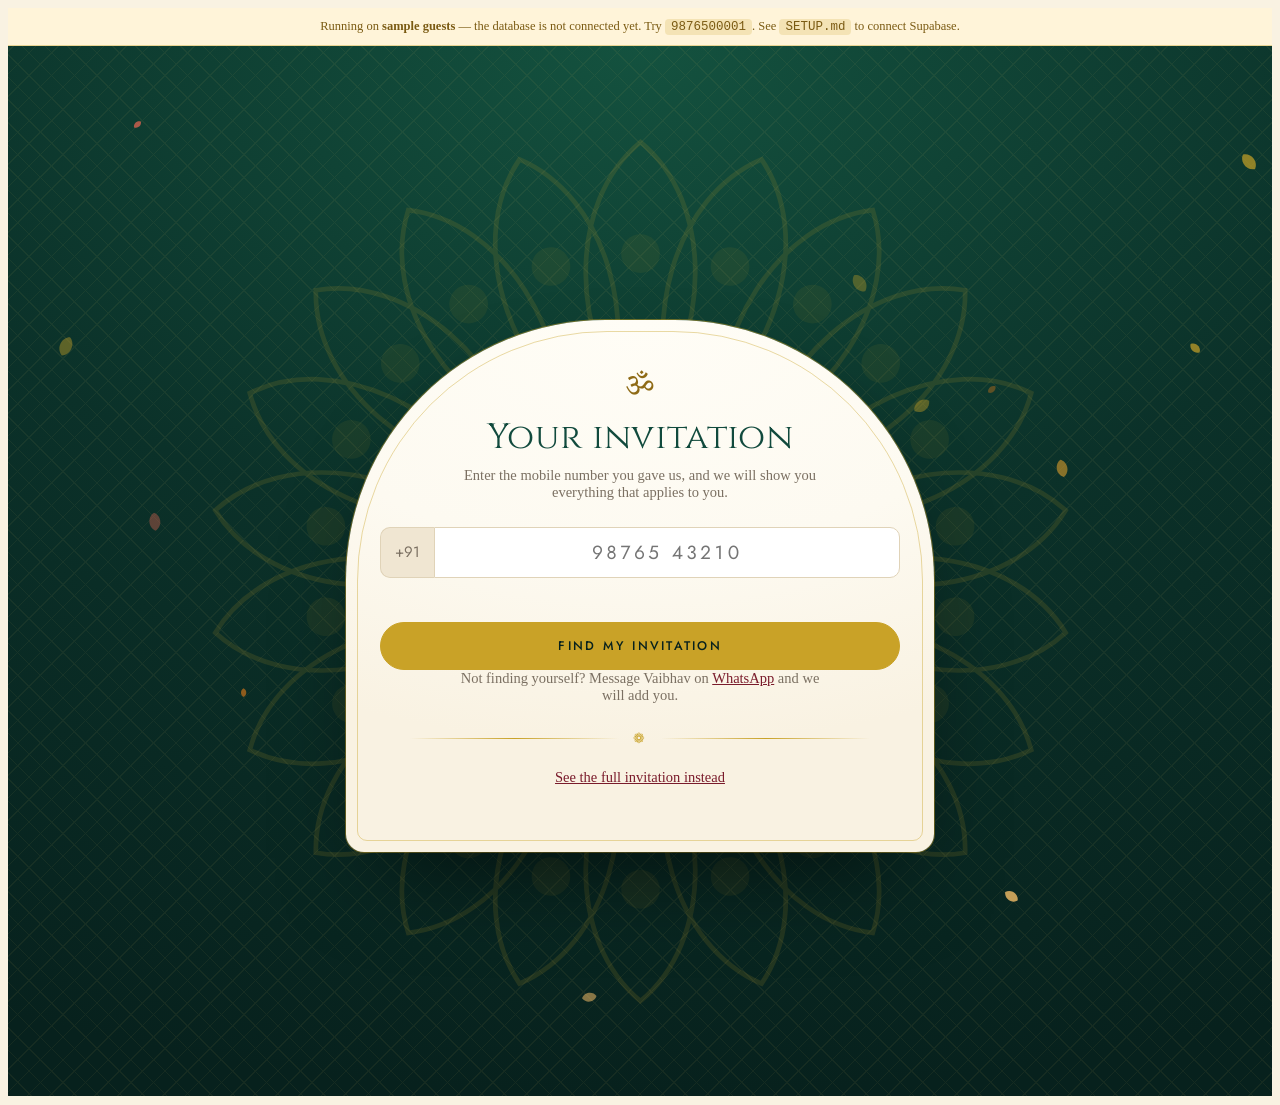
==== guest.html @ fdd6e443 "Redesign the invitation and add a personal guest portal Visuals, rebuilt from the Mughal/Rajput invi" ====
<!DOCTYPE html>
<html lang="en">
<head>
<meta charset="utf-8" />
<meta name="viewport" content="width=device-width, initial-scale=1" />
<title>My invitation · Vaibhav &amp; Mahak</title>
<meta name="description" content="Your personal details for Vaibhav and Mahak's wedding in Udaipur — room, timings, travel and photos." />
<meta name="robots" content="noindex" />
<meta name="theme-color" content="#07211d" />
<link rel="preconnect" href="https://fonts.googleapis.com" />
<link rel="preconnect" href="https://fonts.gstatic.com" crossorigin />
<link href="https://fonts.googleapis.com/css2?family=Cinzel:wght@400;500;600&family=Cormorant+Garamond:ital,wght@0,400;0,500;1,400&family=Italianno&family=Jost:wght@300;400;500&family=Tiro+Devanagari+Hindi&display=swap" rel="stylesheet" />
<link rel="stylesheet" href="assets/css/tokens.css" />
<link rel="stylesheet" href="assets/css/motion.css" />
<link rel="stylesheet" href="assets/css/invite.css" />
<link rel="stylesheet" href="assets/css/portal.css" />
</head>
<body class="portal">

<div id="demo-note"></div>

<!-- ══════════ step 1: find yourself ══════════ -->
<section class="lookup" id="lookup">
  <div class="lookup__mandala spin-slow" id="lookup-mandala" aria-hidden="true"></div>
  <canvas class="petals" id="lookup-petals" aria-hidden="true"></canvas>

  <div class="lookup__card" data-reveal="rise">
    <div class="lookup__om deva">ॐ</div>
    <h1>Your invitation</h1>
    <p>Enter the mobile number you gave us, and we will show you everything that applies to you.</p>

    <form id="lookup-form" novalidate>
      <div class="phone-in">
        <div class="phone-in__cc">+91</div>
        <input type="tel" id="phone" inputmode="numeric" autocomplete="tel"
               maxlength="17" placeholder="98765 43210" aria-label="Your mobile number" />
      </div>
      <div class="lookup__err" id="lookup-err" role="alert"></div>
      <button class="btn btn--gold" type="submit" id="lookup-btn" style="width:100%">
        <span>Find my invitation</span>
      </button>
    </form>

    <p class="lookup__help" id="lookup-help"></p>
    <div class="orn"><i>❁</i></div>
    <p class="lookup__help"><a href="index.html">See the full invitation instead</a></p>
  </div>
</section>

<!-- ══════════ step 2: everything about you ══════════ -->
<main class="me" id="me">

  <header class="me__hero">
    <div class="garland" id="me-garland" aria-hidden="true"></div>
    <canvas class="petals" id="me-petals" aria-hidden="true"></canvas>
    <div class="me__inner">
      <div class="me__eyebrow" data-reveal="down">Welcome, dearest guest</div>
      <h1 class="me__name gold-shimmer" id="me-name" data-reveal="scale">—</h1>
      <div class="me__sub" id="me-sub" data-reveal="up"></div>
      <div class="me__msg" id="me-msg" data-reveal="up" hidden></div>
      <div class="me__chips" id="me-chips" data-reveal="up" data-stagger="70"></div>
      <div class="me__actions" data-reveal="up">
        <button class="btn btn--gold" id="me-ics"><span>Add my functions to calendar</span></button>
        <a class="btn btn--ghost" href="#my-rsvp"><span>Update my reply</span></a>
        <button class="btn btn--ghost" id="me-out"><span>Not you?</span></button>
      </div>
    </div>
  </header>

  <!-- room · table · pickup -->
  <section class="psec" style="padding-top:0">
    <div class="wrap">
      <div class="keys" id="me-keys" data-stagger="110"></div>
    </div>
  </section>

  <!-- my functions -->
  <section class="psec">
    <div class="wrap">
      <div class="psec__head" data-reveal="up">
        <span class="eyebrow">Your schedule</span>
        <h2>The functions you are invited to</h2>
        <p id="me-fn-note"></p>
      </div>
      <div class="myfn" id="me-fns" data-stagger="90"></div>
    </div>
  </section>

  <!-- travel & stay -->
  <section class="psec psec--dark">
    <div class="wrap">
      <div class="psec__head" data-reveal="up">
        <span class="eyebrow">Logistics</span>
        <h2>Your travel &amp; stay</h2>
      </div>
      <div class="info-grid" id="me-travel" data-stagger="80"></div>
    </div>
  </section>

  <!-- photos -->
  <section class="psec psec--dark" style="padding-top:0">
    <div class="wrap">
      <div class="psec__head" data-reveal="up">
        <span class="eyebrow">Memories</span>
        <h2>Photo albums</h2>
        <p>Albums appear here as our photographers upload them. Downloads are free — take whatever you like.</p>
      </div>
      <div class="albums" id="me-albums" data-stagger="90"></div>
    </div>
  </section>

  <!-- announcements -->
  <section class="psec psec--dark" style="padding-top:0" id="me-news-sec" hidden>
    <div class="wrap">
      <div class="psec__head" data-reveal="up">
        <span class="eyebrow">From us</span>
        <h2>Latest updates</h2>
      </div>
      <div class="news" id="me-news" data-stagger="80"></div>
    </div>
  </section>

  <!-- guide -->
  <section class="psec">
    <div class="wrap">
      <div class="psec__head" data-reveal="up">
        <span class="eyebrow">Wedding guide</span>
        <h2>Everything else you might wonder</h2>
      </div>
      <div class="guide" id="me-guide" data-stagger="70"></div>
    </div>
  </section>

  <!-- rsvp -->
  <section class="psec" id="my-rsvp" style="background:linear-gradient(180deg,var(--cream),var(--parchment))">
    <div class="wrap">
      <div class="psec__head" style="text-align:center" data-reveal="up">
        <span class="eyebrow">Keep us right</span>
        <h2>Update your reply</h2>
        <p>Numbers changed? Someone dropping out? Change it here any time.</p>
      </div>
      <div class="rsvp-mini" id="me-rsvp" data-reveal="up"></div>
    </div>
  </section>

  <footer class="pfoot">
    <div class="pfoot__names gold-text">Vaibhav &amp; Mahak</div>
    <p>2 February 2027 · Udaipur, Rajasthan · #VaibhavWedsMahak</p>
    <p><a href="index.html">Full invitation</a></p>
  </footer>
</main>

<script src="js/util.js"></script>
<script src="js/data.js"></script>
<script src="js/store.js"></script>
<script src="js/config.js"></script>
<script src="js/db.js"></script>
<script src="js/motifs.js"></script>
<script src="js/motion.js"></script>
<script src="js/guest.js"></script>
</body>
</html>
---- assets/css/tokens.css ----
/* Design tokens — Mughal / Rajput palette drawn from the inspiration cards:
   emerald and gold lacquer, Pichwai teal, coral, marigold, ivory. */

:root {
  /* greens — the base of the royal invite look */
  --night: #07211d;
  --emerald-deep: #0b3129;
  --emerald: #114a3d;
  --emerald-soft: #1c6553;
  --teal: #0f5b56;
  --teal-pale: #cfe4de;

  /* golds */
  --gold-dark: #8f6b16;
  --gold: #c9a227;
  --gold-lit: #e8c86a;
  --gold-pale: #f0dfae;
  --champagne: #f7ecc9;

  /* warm accents */
  --marigold: #eda42b;
  --marigold-deep: #d4820f;
  --coral: #d4614f;
  --rose: #e0857a;
  --maroon: #7a1b2b;
  --maroon-deep: #591019;

  /* neutrals */
  --ivory: #fdfaf1;
  --cream: #f9f2e2;
  --sand: #f0e6d2;
  --parchment: #efe3c8;
  --ink: #23201a;
  --muted: #7b7062;
  --line: #e0d3b8;
  --line-dark: rgba(240, 223, 174, .22);

  --ok: #1f7a4d;
  --warn: #b4711a;
  --bad: #a32731;

  /* type */
  --display: 'Cinzel', 'Marcellus', Georgia, serif;
  --serif: 'Cormorant Garamond', Georgia, serif;
  --script: 'Italianno', 'Cormorant Garamond', cursive;
  --sans: 'Jost', -apple-system, BlinkMacSystemFont, 'Segoe UI', Roboto, sans-serif;
  --deva: 'Tiro Devanagari Hindi', var(--serif);

  /* gradients */
  --grad-gold: linear-gradient(135deg, #8f6b16 0%, #e8c86a 26%, #fff6d8 46%, #e8c86a 66%, #a97f1c 100%);
  --grad-emerald: linear-gradient(165deg, #114a3d 0%, #0b3129 55%, #07211d 100%);
  --grad-door: linear-gradient(115deg, #0e3d33 0%, #14523f 30%, #0b3129 62%, #103f34 100%);

  --shadow-lg: 0 40px 90px -40px rgba(7, 33, 29, .6);
  --shadow: 0 18px 44px -22px rgba(7, 33, 29, .42);
  --shadow-sm: 0 6px 18px -10px rgba(7, 33, 29, .34);

  --radius: 16px;
  --radius-sm: 10px;
  --maxw: 1160px;

  /* motion */
  --ease-out: cubic-bezier(.16, 1, .3, 1);
  --ease-in-out: cubic-bezier(.76, 0, .24, 1);
  --ease-back: cubic-bezier(.34, 1.56, .64, 1);
}

/* ---------- gold text ---------- */

.gold-text {
  background: var(--grad-gold);
  -webkit-background-clip: text;
  background-clip: text;
  color: transparent;
  -webkit-text-fill-color: transparent;
}

/* A slow shimmer sweep across gold headings. */
.gold-shimmer {
  background: linear-gradient(100deg,
    #a97f1c 0%, #e8c86a 18%, #fff8e0 30%, #e8c86a 42%, #a97f1c 60%, #a97f1c 100%);
  background-size: 260% 100%;
  -webkit-background-clip: text;
  background-clip: text;
  color: transparent;
  -webkit-text-fill-color: transparent;
  animation: shimmer 7s linear infinite;
}
@keyframes shimmer {
  0% { background-position: 190% 0; }
  100% { background-position: -60% 0; }
}

/* ---------- ornamental rules ---------- */

.orn {
  display: flex; align-items: center; justify-content: center; gap: 14px;
  margin: 22px auto; max-width: 460px; color: var(--gold);
}
.orn::before, .orn::after {
  content: ''; height: 1px; flex: 1;
  background: linear-gradient(90deg, transparent, var(--gold), transparent);
}
.orn i { font-style: normal; font-size: 14px; letter-spacing: .2em; }
.orn--dark { color: var(--gold-lit); }

/* ---------- jaali (lattice) background ---------- */

.jaali {
  background-image:
    repeating-linear-gradient(45deg, currentColor 0 1px, transparent 1px 13px),
    repeating-linear-gradient(-45deg, currentColor 0 1px, transparent 1px 13px);
  opacity: .1;
}

/* ---------- scrollbar ---------- */

* { scrollbar-width: thin; scrollbar-color: var(--gold) transparent; }
*::-webkit-scrollbar { width: 9px; height: 9px; }
*::-webkit-scrollbar-track { background: rgba(0, 0, 0, .06); }
*::-webkit-scrollbar-thumb { background: var(--gold-dark); border-radius: 99px; }
*::-webkit-scrollbar-thumb:hover { background: var(--gold); }

::selection { background: var(--gold); color: var(--night); }
---- assets/css/motion.css ----
/* Animation layer.
   Rule that keeps this safe: nothing is hidden unless html.js-anim is present,
   which JS only adds once it knows it can reveal things again. */

/* ---------- reveals ---------- */

[data-reveal] { transition: opacity .85s var(--ease-out), transform .85s var(--ease-out), clip-path 1s var(--ease-out); }

html.js-anim [data-reveal]:not(.is-revealed) { opacity: 0; }
html.js-anim [data-reveal="up"]:not(.is-revealed) { transform: translateY(38px); }
html.js-anim [data-reveal="down"]:not(.is-revealed) { transform: translateY(-28px); }
html.js-anim [data-reveal="left"]:not(.is-revealed) { transform: translateX(-44px); }
html.js-anim [data-reveal="right"]:not(.is-revealed) { transform: translateX(44px); }
html.js-anim [data-reveal="scale"]:not(.is-revealed) { transform: scale(.9); }
html.js-anim [data-reveal="rise"]:not(.is-revealed) { transform: translateY(60px) scale(.97); }
/* an arched curtain that wipes upward, like a jharokha opening */
html.js-anim [data-reveal="arch"]:not(.is-revealed) {
  clip-path: inset(100% 0 0 0);
  transform: translateY(20px);
}
html.js-anim [data-reveal="arch"].is-revealed { clip-path: inset(0 0 0 0); }
html.js-anim [data-reveal="blur"]:not(.is-revealed) { filter: blur(12px); transform: scale(1.04); }

/* ---------- split words ---------- */

.w-out { display: inline-block; overflow: hidden; vertical-align: bottom; padding-bottom: .06em; }
.w-in { display: inline-block; will-change: transform; }
html.js-anim [data-split]:not(.is-revealed) .w-in { transform: translateY(105%) rotate(4deg); }
[data-split] .w-in {
  transition: transform .95s var(--ease-out);
  transition-delay: calc(var(--wi) * 55ms);
}
html.js-anim [data-split]:not(.is-revealed) { opacity: 1; }

/* ---------- the gate (jharokha doors) ---------- */

body.is-locked { overflow: hidden; }

/* Transparent, so the doors part onto the real invitation rather than a void.
   The two panels cover the viewport completely until they swing. */
.gate {
  position: fixed; inset: 0; z-index: 900;
  display: grid; place-items: center;
  perspective: 1800px; perspective-origin: 50% 45%;
  background: transparent;
}
.gate.is-done { display: none; }

/* A shaft of warm light widening between the doors as they open. */
.gate__glow {
  position: absolute; top: 0; bottom: 0; left: 50%; width: 0;
  transform: translateX(-50%); pointer-events: none; z-index: 1;
  background: radial-gradient(ellipse at center,
    rgba(255, 246, 216, .5) 0%, rgba(237, 164, 43, .22) 45%, transparent 78%);
  opacity: 0;
  transition: width 1.9s cubic-bezier(.72, .02, .28, 1), opacity 1.9s ease;
}
.gate.is-open .gate__glow { width: 130%; opacity: 0; }
.gate.is-open .gate__glow { animation: glow-flare 1.9s ease forwards; }
@keyframes glow-flare {
  0% { opacity: 0; }
  35% { opacity: 1; }
  100% { opacity: 0; }
}

.gate__doors {
  position: absolute; inset: 0;
  display: flex; transform-style: preserve-3d;
}
.gate__door {
  position: relative; width: 50%; height: 100%;
  transform-style: preserve-3d;
  transition: transform 1.9s cubic-bezier(.72, .02, .28, 1), filter 1.9s ease;
  backface-visibility: hidden;
  box-shadow: 0 0 80px rgba(0, 0, 0, .5);
}
.gate__door--l { transform-origin: left center; }
.gate__door--r { transform-origin: right center; }
.gate__door .door__svg { width: 100%; height: 100%; display: block; }

.gate.is-open .gate__door--l { transform: rotateY(-105deg); filter: brightness(.55); }
.gate.is-open .gate__door--r { transform: rotateY(105deg); filter: brightness(.55); }

/* seam glow down the middle */
.gate__seam {
  position: absolute; top: 0; bottom: 0; left: 50%; width: 3px;
  transform: translateX(-50%);
  background: linear-gradient(180deg, transparent, rgba(255, 246, 216, .75), transparent);
  opacity: .8; transition: opacity .6s ease;
}
.gate.is-open .gate__seam { opacity: 0; }

/* the latch / knocker the guest taps */
.gate__latch {
  position: relative; z-index: 3; text-align: center;
  transition: opacity .5s ease, transform .7s var(--ease-out);
  padding: 20px;
}
/* the jaali behind is busy — sink a soft scrim so the text reads */
.gate__latch::before {
  content: ''; position: absolute; z-index: -1;
  left: 50%; top: 50%; width: 150%; height: 190%;
  transform: translate(-50%, -50%);
  background: radial-gradient(closest-side,
    rgba(6, 26, 22, .94) 0%, rgba(6, 26, 22, .82) 46%, rgba(6, 26, 22, 0) 100%);
}
.gate.is-open .gate__latch { opacity: 0; transform: scale(.86); pointer-events: none; }

.gate__ring {
  width: 108px; height: 108px; margin: 0 auto 22px; border-radius: 50%;
  border: 2px solid var(--gold); display: grid; place-items: center;
  background: radial-gradient(circle at 40% 34%, rgba(232, 200, 106, .3), rgba(0, 0, 0, .35));
  color: var(--gold-lit); font-family: var(--deva); font-size: 40px; line-height: 1;
  cursor: pointer; position: relative;
  box-shadow: 0 0 0 0 rgba(201, 162, 39, .5), inset 0 2px 14px rgba(0, 0, 0, .4);
  animation: knock 3s ease-in-out infinite;
  transition: transform .3s var(--ease-back);
}
.gate__ring:hover { transform: scale(1.07); }
.gate__ring:active { transform: scale(.95); }
@keyframes knock {
  0%, 100% { box-shadow: 0 0 0 0 rgba(201, 162, 39, .45), inset 0 2px 14px rgba(0, 0, 0, .4); }
  55% { box-shadow: 0 0 0 22px rgba(201, 162, 39, 0), inset 0 2px 14px rgba(0, 0, 0, .4); }
}

.gate__names {
  font-family: var(--script); font-size: clamp(46px, 11vw, 96px);
  line-height: .95; margin: 0 0 10px;
  filter: drop-shadow(0 3px 18px rgba(0, 0, 0, .7));
}
.gate__sub {
  font-family: var(--sans); font-size: 11px; letter-spacing: .38em;
  text-transform: uppercase; color: var(--gold-pale); opacity: .9;
  text-shadow: 0 2px 12px rgba(0, 0, 0, .9);
}
.gate__hint {
  margin-top: 26px; font-size: 11px; letter-spacing: .26em;
  text-transform: uppercase; color: var(--gold-pale); opacity: .55;
  animation: pulse-dim 2.6s ease-in-out infinite;
}
@keyframes pulse-dim { 0%, 100% { opacity: .3; } 50% { opacity: .75; } }

/* The hero behind eases forward as the doors part. */
html.gate-open .hero .card-invite {
  animation: gate-settle 1.9s var(--ease-out);
}
@keyframes gate-settle {
  0% { transform: scale(.9) translateY(20px); opacity: .2; }
  100% { transform: none; opacity: 1; }
}

/* ---------- hanging garland strands ---------- */

.garland {
  position: absolute; top: 0; left: 0; right: 0; height: 0;
  pointer-events: none; z-index: 4;
}
.garland .strand {
  position: absolute; top: 0; transform-origin: 50% 0;
  transform: translateX(-50%);
  animation: sway var(--sway, 3.4s) ease-in-out infinite alternate;
  animation-delay: calc(var(--i) * -.34s);
}
@keyframes sway {
  from { transform: translateX(-50%) rotate(-2.2deg); }
  to { transform: translateX(-50%) rotate(2.2deg); }
}

/* ---------- parallax ---------- */

[data-parallax] { transform: translate3d(0, var(--py, 0px), 0); will-change: transform; }

/* ---------- tilt cards ---------- */

[data-tilt] { transition: transform .5s var(--ease-out), box-shadow .4s ease; transform-style: preserve-3d; }
[data-tilt].is-tilting { transition: transform .08s linear, box-shadow .4s ease; }
[data-tilt] .tilt-sheen {
  position: absolute; inset: 0; pointer-events: none; border-radius: inherit;
  background: radial-gradient(320px circle at var(--gx, 50%) var(--gy, 50%),
    rgba(255, 246, 216, .16), transparent 62%);
  opacity: 0; transition: opacity .35s ease;
}
[data-tilt].is-tilting .tilt-sheen { opacity: 1; }

/* ---------- scroll progress thread ---------- */

.thread {
  position: fixed; top: 0; bottom: 0; left: 14px; width: 2px; z-index: 30;
  background: rgba(201, 162, 39, .16); pointer-events: none;
}
.thread::before {
  content: ''; position: absolute; top: 0; left: 0; right: 0;
  height: calc(var(--p, 0) * 100%);
  background: linear-gradient(180deg, var(--gold-lit), var(--marigold));
}
.thread::after {
  content: ''; position: absolute; left: 50%; top: calc(var(--p, 0) * 100%);
  width: 9px; height: 9px; margin: -4px 0 0 -4.5px; border-radius: 50%;
  background: radial-gradient(circle at 34% 30%, #ffe08a, var(--marigold));
  box-shadow: 0 0 10px rgba(237, 164, 43, .8);
}
@media (max-width: 900px) { .thread { display: none; } }

/* ---------- floating rotation ---------- */

.spin-slow { animation: spin 90s linear infinite; }
.spin-slow-rev { animation: spin 120s linear infinite reverse; }
@keyframes spin { to { transform: rotate(360deg); } }

.float { animation: float 7s ease-in-out infinite; }
@keyframes float {
  0%, 100% { transform: translateY(0); }
  50% { transform: translateY(-12px); }
}

/* ---------- petal canvas ---------- */

.petals {
  position: absolute; inset: 0; width: 100%; height: 100%;
  pointer-events: none; z-index: 2;
}
.petals--fixed { position: fixed; z-index: 1; }

/* ---------- shimmer sweep on cards ---------- */

.sweep { position: relative; overflow: hidden; }
.sweep::after {
  content: ''; position: absolute; top: 0; bottom: 0; left: -60%; width: 45%;
  background: linear-gradient(100deg, transparent, rgba(255, 246, 216, .18), transparent);
  transform: skewX(-18deg); opacity: 0;
}
.sweep:hover::after { animation: sweep 1.1s ease; }
@keyframes sweep {
  0% { left: -60%; opacity: 1; }
  100% { left: 120%; opacity: 0; }
}

/* ---------- reduced motion: strip everything kinetic ---------- */

@media (prefers-reduced-motion: reduce) {
  html.js-anim [data-reveal]:not(.is-revealed) {
    opacity: 1 !important; transform: none !important;
    clip-path: none !important; filter: none !important;
  }
  html.js-anim [data-split]:not(.is-revealed) .w-in { transform: none !important; }
  .gate__door, .gate__behind, [data-reveal], [data-tilt] { transition: none !important; }
  .spin-slow, .spin-slow-rev, .float, .garland .strand,
  .gate__ring, .gate__hint, .gold-shimmer { animation: none !important; }
  .sweep:hover::after { animation: none !important; }
}
---- assets/css/invite.css ----
/* The guest-facing invitation. */

body.invite {
  background: var(--cream);
  overflow-x: hidden;
}

h1, h2, h3, h4 { font-family: var(--display); font-weight: 400; line-height: 1.16; margin: 0 0 .5em; letter-spacing: .01em; }
p { margin: 0 0 1em; }

.wrap { max-width: var(--maxw); margin: 0 auto; padding: 0 28px; position: relative; }
.wrap--narrow { max-width: 860px; }

/* ---------- section rhythm ---------- */

.sec { position: relative; padding: 104px 0; overflow: hidden; }
.sec--tight { padding: 66px 0; }
.sec--dark { background: var(--grad-emerald); color: var(--champagne); }
.sec--dark h2, .sec--dark h3 { color: var(--gold-pale); }
.sec--cream { background: var(--cream); }
.sec--parchment { background: linear-gradient(180deg, var(--cream), var(--parchment) 50%, var(--cream)); }

/* jaali texture wash over dark sections */
.sec--dark::before {
  content: ''; position: absolute; inset: 0; pointer-events: none;
  color: var(--gold-lit);
  background-image:
    repeating-linear-gradient(45deg, currentColor 0 1px, transparent 1px 15px),
    repeating-linear-gradient(-45deg, currentColor 0 1px, transparent 1px 15px);
  opacity: .055;
}

.sec__head { text-align: center; margin-bottom: 54px; position: relative; z-index: 2; }
.sec__head h2 { font-size: clamp(30px, 5vw, 50px); color: var(--emerald); }
.sec--dark .sec__head h2 { color: var(--gold-pale); }
.sec__head p { color: var(--muted); max-width: 640px; margin: 14px auto 0; font-size: 15.5px; }
.sec--dark .sec__head p { color: rgba(247, 236, 201, .72); }

.eyebrow {
  font-size: 10.5px; letter-spacing: .34em; text-transform: uppercase;
  color: var(--gold-dark); font-weight: 500; display: block; margin-bottom: 14px;
}
.sec--dark .eyebrow { color: var(--gold); }

/* ---------- buttons ---------- */

.btn {
  position: relative; display: inline-flex; align-items: center; justify-content: center; gap: 9px;
  font-family: var(--sans); font-size: 12.5px; font-weight: 500;
  letter-spacing: .18em; text-transform: uppercase;
  padding: 14px 30px; border-radius: 999px; border: 1px solid var(--emerald);
  background: var(--emerald); color: var(--champagne);
  cursor: pointer; text-decoration: none; overflow: hidden;
  transition: transform .32s var(--ease-out), box-shadow .32s ease, background .3s ease, color .3s ease, border-color .3s ease;
}
.btn::before {
  content: ''; position: absolute; inset: 0;
  background: var(--grad-gold); opacity: 0;
  transition: opacity .35s ease;
}
.btn > * { position: relative; z-index: 1; }
.btn:hover { transform: translateY(-2px); box-shadow: 0 14px 30px -14px rgba(7, 33, 29, .55); color: var(--night); border-color: var(--gold); }
.btn:hover::before { opacity: 1; }
.btn:active { transform: translateY(0); }

.btn--gold { background: var(--gold); border-color: var(--gold); color: var(--night); }
.btn--gold::before { background: linear-gradient(135deg, #fff3cf, #e8c86a); }
.btn--gold:hover { color: var(--night); }

.btn--ghost { background: transparent; color: var(--emerald); border-color: rgba(17, 74, 61, .35); }
.btn--ghost:hover { color: var(--night); }
.sec--dark .btn--ghost, .gate .btn--ghost,
.me__hero .btn--ghost, .psec--dark .btn--ghost {
  color: var(--gold-pale); border-color: rgba(232, 200, 106, .5);
  background: rgba(253, 250, 241, .06);
}

.btn--sm { padding: 9px 18px; font-size: 11px; letter-spacing: .14em; }

/* ---------- nav ---------- */

.nav {
  position: fixed; top: 0; left: 0; right: 0; z-index: 60;
  transition: background .45s ease, box-shadow .45s ease, padding .45s ease, backdrop-filter .45s ease;
  padding: 20px 0;
}
.nav.is-stuck {
  background: rgba(7, 33, 29, .93);
  backdrop-filter: blur(14px) saturate(1.2);
  box-shadow: 0 1px 0 rgba(232, 200, 106, .18);
  padding: 11px 0;
}
/* Before it sticks, the nav floats over the garland — a scrim keeps it legible. */
.nav:not(.is-stuck)::before {
  content: ''; position: absolute; inset: -8px 0 -30px; z-index: -1; pointer-events: none;
  background: linear-gradient(180deg, rgba(6, 26, 22, .82) 0%, rgba(6, 26, 22, .45) 55%, transparent 100%);
}
.nav__in {
  max-width: var(--maxw); margin: 0 auto; padding: 0 28px;
  display: flex; align-items: center; justify-content: space-between; gap: 18px;
  position: relative;
}
.nav__mono {
  font-family: var(--display); font-size: 17px; letter-spacing: .2em;
  text-decoration: none; color: var(--gold-pale); white-space: nowrap;
}
.nav__links { display: flex; align-items: center; gap: 28px; }
.nav__links a:not(.btn) {
  font-size: 11.5px; letter-spacing: .2em; text-transform: uppercase;
  color: rgba(247, 236, 201, .8); text-decoration: none; position: relative; padding: 4px 0;
  transition: color .3s ease;
}
.nav__links a:not(.btn)::after {
  content: ''; position: absolute; left: 0; right: 0; bottom: 0; height: 1px;
  background: var(--gold); transform: scaleX(0); transform-origin: left;
  transition: transform .38s var(--ease-out);
}
.nav__links a:not(.btn):hover { color: var(--gold-lit); }
.nav__links a:not(.btn):hover::after { transform: scaleX(1); }
@media (max-width: 920px) { .nav__links a:not(.btn) { display: none; } }

/* ---------- hero ---------- */

.hero {
  position: relative; min-height: 100vh; min-height: 100svh;
  display: grid; place-items: center; padding: 132px 0 84px;
  background: radial-gradient(140% 100% at 50% 0%, #14523f 0%, #0b3129 46%, #07211d 100%);
  color: var(--champagne); overflow: hidden;
}
.hero::before {
  content: ''; position: absolute; inset: 0; pointer-events: none; color: var(--gold-lit);
  background-image:
    repeating-linear-gradient(45deg, currentColor 0 1px, transparent 1px 16px),
    repeating-linear-gradient(-45deg, currentColor 0 1px, transparent 1px 16px);
  opacity: .06;
}
/* vignette */
.hero::after {
  content: ''; position: absolute; inset: 0; pointer-events: none;
  background: radial-gradient(80% 60% at 50% 45%, transparent 40%, rgba(7, 33, 29, .72) 100%);
}

.hero__mandala {
  position: absolute; top: 50%; left: 50%; width: 108vmin; height: 108vmin;
  margin: -54vmin 0 0 -54vmin; color: var(--gold); opacity: .16; z-index: 1;
}
.hero__mandala svg { width: 100%; height: 100%; }

.hero__feather {
  position: absolute; color: var(--gold); opacity: .17; z-index: 1; width: 120px;
}
.hero__feather svg { width: 100%; height: auto; }
.hero__feather--l { left: 3%; top: 24%; transform: rotate(-19deg); }
.hero__feather--r { right: 3%; top: 30%; transform: rotate(19deg) scaleX(-1); }
@media (max-width: 980px) { .hero__feather { display: none; } }

/* the invitation card itself */
.card-invite {
  position: relative; z-index: 6; width: min(660px, 90vw);
  padding: 74px 42px 52px; text-align: center;
  background:
    radial-gradient(120% 80% at 50% 0%, #fffdf6 0%, var(--ivory) 45%, var(--cream) 100%);
  border-radius: 340px 340px 20px 20px;
  box-shadow: 0 50px 110px -40px rgba(0, 0, 0, .65), 0 0 0 1px rgba(201, 162, 39, .5);
}
.card-invite::before {
  content: ''; position: absolute; inset: 11px; pointer-events: none;
  border: 1px solid rgba(201, 162, 39, .45);
  border-radius: 330px 330px 12px 12px;
}
.card-invite::after {
  content: ''; position: absolute; inset: 17px; pointer-events: none;
  border: 1px solid rgba(201, 162, 39, .2);
  border-radius: 324px 324px 8px 8px;
}
.card-invite__corner {
  position: absolute; width: 54px; height: 54px; color: var(--gold); opacity: .55;
}
.card-invite__corner svg { width: 100%; height: 100%; }
.card-invite__corner--bl { left: 22px; bottom: 22px; }
.card-invite__corner--br { right: 22px; bottom: 22px; transform: scaleX(-1); }

.card-invite__ganesh {
  font-family: var(--deva); font-size: 15px; color: var(--maroon); letter-spacing: .04em;
}
.card-invite__pre {
  font-size: 10.5px; letter-spacing: .3em; text-transform: uppercase;
  color: var(--muted); margin: 22px 0 4px;
}
.names { position: relative; }
.names__n {
  display: block; font-family: var(--script);
  font-size: clamp(62px, 15vw, 124px); line-height: .82;
  color: var(--emerald);
}
.names__amp {
  display: block; font-family: var(--display); font-size: clamp(13px, 2vw, 17px);
  letter-spacing: .42em; text-transform: uppercase; color: var(--gold-dark);
  margin: 12px 0 6px;
}
.card-invite__meta { margin-top: 26px; }
.card-invite__date {
  font-family: var(--display); font-size: clamp(17px, 2.6vw, 23px);
  color: var(--emerald); letter-spacing: .1em;
}
.card-invite__muhurat { font-size: 13px; color: var(--muted); letter-spacing: .12em; margin-top: 6px; }
.card-invite__place {
  font-family: var(--serif); font-style: italic; font-size: 17px;
  color: var(--maroon); margin-top: 12px;
}
.card-invite__cta { display: flex; gap: 11px; justify-content: center; flex-wrap: wrap; margin-top: 30px; }
.card-invite__tag {
  margin-top: 24px; font-size: 11px; letter-spacing: .26em;
  text-transform: uppercase; color: var(--gold-dark);
}

.scroll-cue {
  position: absolute; bottom: 26px; left: 50%; transform: translateX(-50%);
  z-index: 6; text-align: center; color: rgba(247, 236, 201, .6);
  font-size: 9.5px; letter-spacing: .3em; text-transform: uppercase;
}
.scroll-cue i {
  display: block; width: 1px; height: 44px; margin: 10px auto 0;
  background: linear-gradient(180deg, var(--gold), transparent);
  animation: cue 2.4s ease-in-out infinite;
}
@keyframes cue { 0%, 100% { opacity: .25; transform: scaleY(.5); transform-origin: top; } 50% { opacity: 1; transform: scaleY(1); } }

/* ---------- countdown ---------- */

.countdown { display: flex; gap: 14px; justify-content: center; flex-wrap: wrap; }
.cd {
  position: relative; min-width: 110px; padding: 22px 14px 16px; text-align: center;
  background: rgba(255, 253, 246, .06); border: 1px solid rgba(232, 200, 106, .28);
  border-radius: 12px; overflow: hidden;
}
.cd::before {
  content: ''; position: absolute; top: 0; left: 20%; right: 20%; height: 1px;
  background: linear-gradient(90deg, transparent, var(--gold), transparent);
}
.cd b {
  display: block; font-family: var(--display); font-size: 40px; line-height: 1;
  color: var(--gold-lit); font-variant-numeric: tabular-nums;
}
.cd span {
  display: block; margin-top: 8px; font-size: 9.5px; letter-spacing: .26em;
  text-transform: uppercase; color: rgba(247, 236, 201, .62);
}

/* ---------- function cards ---------- */

.fns { display: grid; gap: 24px; grid-template-columns: repeat(auto-fit, minmax(292px, 1fr)); }
.fn {
  position: relative; padding: 32px 26px 28px; border-radius: var(--radius);
  background: var(--ivory); border: 1px solid var(--line);
  box-shadow: var(--shadow-sm); overflow: hidden;
}
.fn::before {
  content: ''; position: absolute; top: 0; left: 0; right: 0; height: 3px;
  background: linear-gradient(90deg, var(--marigold), var(--gold-lit), var(--emerald-soft));
}
.fn__glyph {
  position: absolute; right: -18px; top: -10px; width: 128px; color: var(--emerald);
  opacity: .07; pointer-events: none;
}
.fn__glyph svg { width: 100%; height: auto; }
.fn__no {
  font-family: var(--display); font-size: 11px; letter-spacing: .3em;
  color: var(--gold-dark); text-transform: uppercase;
}
.fn__name { font-family: var(--display); font-size: 26px; color: var(--emerald); margin: 10px 0 4px; }
.fn__tag { font-family: var(--serif); font-style: italic; font-size: 15.5px; color: var(--muted); margin-bottom: 18px; }
.fn__rows { display: grid; gap: 9px; font-size: 13.8px; position: relative; z-index: 1; }
.fn__row { display: flex; gap: 12px; }
.fn__row b {
  min-width: 66px; font-weight: 500; font-size: 9.5px; letter-spacing: .16em;
  text-transform: uppercase; color: var(--gold-dark); padding-top: 3px;
}
.fn__row span { flex: 1; }
.fn__note {
  margin-top: 18px; padding-top: 14px; border-top: 1px dashed var(--line);
  font-size: 12.8px; color: var(--muted);
}

/* ---------- timeline ---------- */

.day { margin-bottom: 52px; position: relative; }
.day__head { display: flex; align-items: baseline; gap: 16px; flex-wrap: wrap; margin-bottom: 20px; }
.day__head h3 { font-size: 25px; margin: 0; color: var(--gold-pale); }
.day__head span {
  font-size: 10px; letter-spacing: .28em; text-transform: uppercase;
  color: var(--gold); border: 1px solid rgba(232, 200, 106, .35);
  padding: 4px 12px; border-radius: 999px;
}
.tl { list-style: none; margin: 0; padding: 0 0 0 4px; border-left: 1px solid rgba(232, 200, 106, .28); }
.tl li { position: relative; padding: 0 0 20px 30px; }
.tl li::before {
  content: ''; position: absolute; left: -5.5px; top: 8px;
  width: 10px; height: 10px; border-radius: 50%;
  background: var(--emerald-deep); border: 1.5px solid var(--gold);
}
.tl li.is-key::before {
  background: var(--marigold); border-color: var(--marigold);
  box-shadow: 0 0 0 4px rgba(237, 164, 43, .18);
}
.tl time {
  font-family: var(--display); font-size: 14px; color: var(--gold-lit);
  min-width: 62px; display: inline-block; letter-spacing: .06em;
}
.tl p { display: inline; margin: 0; font-size: 14.5px; color: rgba(247, 236, 201, .82); }
.tl li.is-key p { color: var(--champagne); font-weight: 500; }

/* ---------- info cards ---------- */

.info-grid { display: grid; gap: 20px; grid-template-columns: repeat(auto-fit, minmax(258px, 1fr)); }
.info {
  position: relative; padding: 24px; border-radius: var(--radius);
  background: var(--ivory); border: 1px solid var(--line); overflow: hidden;
}
.info h4 { font-size: 18px; color: var(--emerald); margin-bottom: 10px; }
.info p { font-size: 13.8px; color: var(--muted); margin: 0 0 7px; }
.info strong { color: var(--ink); }

/* ---------- portal call-to-action ---------- */

.portal-cta {
  position: relative; text-align: center; padding: 56px 34px;
  border-radius: var(--radius); overflow: hidden;
  background: linear-gradient(150deg, #123f34, #0b3129 60%, #07211d);
  border: 1px solid rgba(232, 200, 106, .32);
}
.portal-cta::before {
  content: ''; position: absolute; inset: 0; color: var(--gold-lit); opacity: .07;
  background-image:
    repeating-linear-gradient(45deg, currentColor 0 1px, transparent 1px 14px),
    repeating-linear-gradient(-45deg, currentColor 0 1px, transparent 1px 14px);
}
.portal-cta h2 { color: var(--gold-pale); font-size: clamp(26px, 4vw, 40px); position: relative; }
.portal-cta p { color: rgba(247, 236, 201, .78); max-width: 560px; margin: 0 auto 26px; position: relative; }
.portal-cta .btn { position: relative; }

/* ---------- RSVP ---------- */

.rsvp-card {
  position: relative; max-width: 700px; margin: 0 auto; padding: 38px;
  background: var(--ivory); border-radius: var(--radius);
  border: 1px solid rgba(201, 162, 39, .4); box-shadow: var(--shadow);
}
.field { display: block; margin-bottom: 16px; }
.field > span {
  display: block; font-size: 9.5px; letter-spacing: .2em; text-transform: uppercase;
  color: var(--gold-dark); margin-bottom: 7px; font-weight: 500;
}
input[type=text], input[type=tel], input[type=email], input[type=number],
input[type=date], input[type=time], select, textarea {
  width: 100%; font-family: var(--sans); font-size: 14.5px; color: var(--ink);
  background: #fff; border: 1px solid var(--line); border-radius: var(--radius-sm);
  padding: 11px 13px; transition: border-color .25s, box-shadow .25s;
}
input:focus, select:focus, textarea:focus {
  outline: none; border-color: var(--gold);
  box-shadow: 0 0 0 3px rgba(201, 162, 39, .18);
}
textarea { min-height: 88px; resize: vertical; }
.grid-2 { display: grid; grid-template-columns: 1fr 1fr; gap: 0 16px; }
@media (max-width: 580px) { .grid-2 { grid-template-columns: 1fr; } }

.check { display: inline-flex; align-items: center; gap: 9px; font-size: 13.8px; cursor: pointer; }
.check input { width: 17px; height: 17px; accent-color: var(--emerald); margin: 0; cursor: pointer; flex: none; }

.rsvp-fns { display: grid; gap: 9px; grid-template-columns: repeat(auto-fit, minmax(170px, 1fr)); }
.rsvp-fns .check {
  border: 1px solid var(--line); border-radius: var(--radius-sm);
  padding: 11px 13px; background: #fff; transition: border-color .25s, background .25s;
}
.rsvp-fns .check:hover { border-color: var(--gold); background: #fffdf4; }

.done { text-align: center; padding: 22px 6px; }
.done__tick {
  width: 64px; height: 64px; margin: 0 auto 18px; border-radius: 50%;
  background: rgba(31, 122, 77, .1); border: 1px solid rgba(31, 122, 77, .3);
  color: var(--ok); display: grid; place-items: center; font-size: 30px;
  animation: pop-in .5s var(--ease-back);
}
@keyframes pop-in { from { transform: scale(.4); opacity: 0; } to { transform: scale(1); opacity: 1; } }
.hint { font-size: 12.5px; color: var(--muted); }

/* ---------- footer ---------- */

.foot {
  position: relative; text-align: center; padding: 68px 28px 54px;
  background: var(--night); color: rgba(247, 236, 201, .7); overflow: hidden;
}
.foot__names { font-family: var(--script); font-size: 52px; line-height: 1; margin-bottom: 8px; }
.foot p { font-size: 13px; margin: 6px 0 0; }
.foot a { color: var(--gold-lit); }
.foot__mandala {
  position: absolute; bottom: -140px; left: 50%; width: 320px; height: 320px;
  margin-left: -160px; color: var(--gold); opacity: .12;
}
.foot__mandala svg { width: 100%; height: 100%; }

/* ---------- toasts ---------- */

.toast-host {
  position: fixed; z-index: 950; bottom: 24px; left: 50%; transform: translateX(-50%);
  display: flex; flex-direction: column; gap: 9px; align-items: center; pointer-events: none;
}
.toast {
  background: var(--emerald-deep); color: var(--champagne); font-size: 13.5px;
  padding: 12px 22px; border-radius: 999px; border: 1px solid rgba(232, 200, 106, .35);
  box-shadow: var(--shadow); max-width: 88vw; text-align: center;
  animation: toast-in .3s var(--ease-back);
}
.toast--warn { border-color: rgba(180, 113, 26, .6); }
.toast--bad { background: #4a1219; border-color: rgba(163, 39, 49, .7); }
.toast.is-out { opacity: 0; transform: translateY(8px); transition: opacity .5s, transform .5s; }
@keyframes toast-in { from { opacity: 0; transform: translateY(14px) scale(.94); } to { opacity: 1; transform: none; } }

.sr-only {
  position: absolute; width: 1px; height: 1px; padding: 0; margin: -1px;
  overflow: hidden; clip: rect(0 0 0 0); white-space: nowrap; border: 0;
}
---- assets/css/portal.css ----
/* The personal guest portal. */

body.portal {
  background: var(--cream);
  min-height: 100vh;
  overflow-x: hidden;
}

/* ══════════ lookup screen ══════════ */

.lookup {
  position: relative; min-height: 100vh; min-height: 100svh;
  display: grid; place-items: center; padding: 90px 22px 60px;
  background: radial-gradient(130% 100% at 50% 0%, #14523f 0%, #0b3129 48%, #07211d 100%);
  color: var(--champagne); overflow: hidden;
}
.lookup::before {
  content: ''; position: absolute; inset: 0; pointer-events: none; color: var(--gold-lit);
  background-image:
    repeating-linear-gradient(45deg, currentColor 0 1px, transparent 1px 16px),
    repeating-linear-gradient(-45deg, currentColor 0 1px, transparent 1px 16px);
  opacity: .06;
}
.lookup__mandala {
  position: absolute; top: 50%; left: 50%; width: 105vmin; height: 105vmin;
  margin: -52.5vmin 0 0 -52.5vmin; color: var(--gold); opacity: .14;
}
.lookup__mandala svg { width: 100%; height: 100%; }

.lookup.is-gone { display: none; }

.lookup__card {
  position: relative; z-index: 5; width: min(520px, 100%);
  padding: 52px 34px 40px; text-align: center;
  background: radial-gradient(120% 80% at 50% 0%, #fffdf6, var(--ivory) 55%, var(--cream));
  border-radius: 260px 260px 18px 18px;
  box-shadow: 0 46px 100px -40px rgba(0, 0, 0, .68), 0 0 0 1px rgba(201, 162, 39, .5);
}
.lookup__card::before {
  content: ''; position: absolute; inset: 11px; pointer-events: none;
  border: 1px solid rgba(201, 162, 39, .4); border-radius: 250px 250px 10px 10px;
}
.lookup__om { font-family: var(--deva); font-size: 30px; color: var(--gold-dark); line-height: 1; }
.lookup__card h1 {
  font-family: var(--display); font-size: clamp(25px, 5.4vw, 35px);
  color: var(--emerald); margin: 16px 0 8px;
}
.lookup__card > p { color: var(--muted); font-size: 14.5px; max-width: 380px; margin: 0 auto 26px; }

.phone-in { display: flex; gap: 0; align-items: stretch; margin-bottom: 14px; }
.phone-in__cc {
  display: grid; place-items: center; padding: 0 14px;
  font-family: var(--sans); font-size: 15px; color: var(--muted);
  background: var(--sand); border: 1px solid var(--line); border-right: 0;
  border-radius: var(--radius-sm) 0 0 var(--radius-sm);
}
.phone-in input {
  flex: 1; border-radius: 0 var(--radius-sm) var(--radius-sm) 0 !important;
  font-size: 19px !important; letter-spacing: .16em; text-align: center;
  font-variant-numeric: tabular-nums;
}
.lookup__err {
  min-height: 20px; font-size: 13px; color: var(--bad); margin-bottom: 10px;
}
.lookup__help { font-size: 12.5px; color: var(--muted); margin: 18px 0 0; }
.lookup__help a { color: var(--maroon); }

.spinner {
  display: inline-block; width: 15px; height: 15px; border-radius: 50%;
  border: 2px solid rgba(253, 250, 241, .35); border-top-color: var(--champagne);
  animation: spin .7s linear infinite;
}

/* ══════════ the personal page ══════════ */

.me { display: none; }
.me.is-live { display: block; }

.me__hero {
  /* Deep enough that the hanging garland clears the name beneath it. */
  position: relative; padding: 168px 22px 96px; text-align: center;
  background: radial-gradient(120% 100% at 50% 0%, #14523f, #0b3129 55%, #07211d);
  color: var(--champagne); overflow: hidden;
}
.me__hero::before {
  content: ''; position: absolute; inset: 0; pointer-events: none; color: var(--gold-lit);
  background-image:
    repeating-linear-gradient(45deg, currentColor 0 1px, transparent 1px 15px),
    repeating-linear-gradient(-45deg, currentColor 0 1px, transparent 1px 15px);
  opacity: .06;
}
.me__hero .garland { z-index: 3; }
.me__inner { position: relative; z-index: 5; max-width: 760px; margin: 0 auto; }
.me__eyebrow {
  font-size: 10px; letter-spacing: .34em; text-transform: uppercase;
  color: var(--gold); margin-bottom: 14px;
}
.me__name {
  font-family: var(--script); font-size: clamp(48px, 11vw, 92px);
  line-height: .9; margin: 0 0 10px;
}
.me__sub { font-size: 13.5px; color: rgba(247, 236, 201, .78); letter-spacing: .04em; }

.me__msg {
  position: relative; max-width: 620px; margin: 30px auto 0; padding: 22px 26px;
  background: rgba(253, 250, 241, .07); border: 1px solid rgba(232, 200, 106, .3);
  border-radius: var(--radius);
  font-family: var(--serif); font-style: italic; font-size: 17.5px; line-height: 1.6;
  color: var(--champagne);
}
.me__msg::before {
  content: '“'; position: absolute; top: -6px; left: 12px;
  font-family: var(--display); font-size: 52px; color: var(--gold); opacity: .5;
}

.me__chips { display: flex; gap: 9px; justify-content: center; flex-wrap: wrap; margin-top: 26px; }
.chip {
  font-size: 11px; letter-spacing: .14em; text-transform: uppercase;
  padding: 7px 15px; border-radius: 999px;
  border: 1px solid rgba(232, 200, 106, .38); color: var(--gold-pale);
  background: rgba(253, 250, 241, .05);
}
.chip--yes { border-color: rgba(31, 122, 77, .6); color: #9ad7b4; background: rgba(31, 122, 77, .14); }
.chip--no { border-color: rgba(163, 39, 49, .6); color: #f0a8ae; background: rgba(163, 39, 49, .14); }
.chip--pending { border-color: rgba(180, 113, 26, .6); color: #f0c98a; background: rgba(180, 113, 26, .14); }

.me__actions { display: flex; gap: 10px; justify-content: center; flex-wrap: wrap; margin-top: 26px; }

/* ---------- key cards: room, table, pickup ---------- */

.keys {
  display: grid; gap: 18px; grid-template-columns: repeat(auto-fit, minmax(228px, 1fr));
  margin-top: -46px; position: relative; z-index: 10;
}
.key {
  position: relative; padding: 26px 22px 22px; text-align: center;
  background: var(--ivory); border-radius: var(--radius);
  border: 1px solid rgba(201, 162, 39, .42); box-shadow: var(--shadow);
  overflow: hidden;
}
.key::before {
  content: ''; position: absolute; top: 0; left: 0; right: 0; height: 3px;
  background: linear-gradient(90deg, var(--marigold), var(--gold-lit), var(--emerald-soft));
}
.key__label {
  font-size: 9.5px; letter-spacing: .24em; text-transform: uppercase;
  color: var(--gold-dark); font-weight: 500;
}
.key__val {
  font-family: var(--display); font-size: 40px; line-height: 1.05;
  color: var(--emerald); margin: 10px 0 6px; word-break: break-word;
}
.key__val--sm { font-size: 21px; }
.key__note { font-size: 12.8px; color: var(--muted); }

/* ---------- sections ---------- */

.psec { padding: 62px 0; position: relative; }
.psec--dark { background: var(--grad-emerald); color: var(--champagne); }
.psec--dark::before {
  content: ''; position: absolute; inset: 0; pointer-events: none; color: var(--gold-lit);
  background-image:
    repeating-linear-gradient(45deg, currentColor 0 1px, transparent 1px 15px),
    repeating-linear-gradient(-45deg, currentColor 0 1px, transparent 1px 15px);
  opacity: .05;
}
.psec__head { margin-bottom: 30px; position: relative; z-index: 2; }
.psec__head h2 { font-family: var(--display); font-size: clamp(24px, 4vw, 34px); color: var(--emerald); margin: 8px 0 6px; }
.psec--dark .psec__head h2 { color: var(--gold-pale); }
.psec__head p { color: var(--muted); font-size: 14.5px; margin: 0; }
.psec--dark .psec__head p { color: rgba(247, 236, 201, .7); }

/* ---------- my functions ---------- */

.myfn { display: grid; gap: 16px; }
.myfn__row {
  position: relative; display: grid; gap: 4px 22px;
  grid-template-columns: 108px 1fr auto; align-items: center;
  padding: 20px 22px; background: var(--ivory);
  border: 1px solid var(--line); border-radius: var(--radius);
  border-left: 3px solid var(--marigold);
}
.myfn__row.is-skip {
  opacity: .5; border-left-color: var(--line);
  background: transparent; box-shadow: none;
}
.myfn__when {
  font-family: var(--display); font-size: 14px; color: var(--gold-dark);
  letter-spacing: .05em; line-height: 1.4;
}
.myfn__when b { display: block; font-size: 19px; color: var(--emerald); font-weight: 400; }
.myfn__body h3 { font-family: var(--display); font-size: 21px; color: var(--emerald); margin: 0 0 3px; }
.myfn__body p { font-size: 13.5px; color: var(--muted); margin: 0; }
.myfn__badge {
  font-size: 9.5px; letter-spacing: .18em; text-transform: uppercase;
  padding: 6px 13px; border-radius: 999px; white-space: nowrap;
  background: rgba(31, 122, 77, .1); color: var(--ok); border: 1px solid rgba(31, 122, 77, .28);
}
.myfn__row.is-skip .myfn__badge {
  background: transparent; color: var(--muted); border-color: var(--line);
}
@media (max-width: 640px) {
  .myfn__row { grid-template-columns: 1fr; }
  .myfn__badge { justify-self: start; }
}

/* ---------- albums ---------- */

.albums { display: grid; gap: 18px; grid-template-columns: repeat(auto-fit, minmax(212px, 1fr)); }
.album {
  position: relative; display: block; text-decoration: none;
  border-radius: var(--radius); overflow: hidden; border: 1px solid rgba(232, 200, 106, .3);
  background: rgba(253, 250, 241, .05); color: var(--champagne);
  transition: transform .4s var(--ease-out), border-color .3s ease;
}
.album:hover { transform: translateY(-4px); border-color: var(--gold); }
.album__thumb {
  height: 132px; display: grid; place-items: center;
  background: linear-gradient(140deg, #14523f, #0b3129);
  color: var(--gold); position: relative; overflow: hidden;
}
.album__thumb svg { width: 74px; height: 74px; opacity: .55; }
.album__thumb img { width: 100%; height: 100%; object-fit: cover; }
.album__body { padding: 16px 18px 18px; }
.album__body h4 { font-family: var(--display); font-size: 17px; margin: 0 0 5px; color: var(--gold-pale); }
.album__body p { font-size: 12.5px; color: rgba(247, 236, 201, .62); margin: 0; }
.album.is-soon { pointer-events: none; opacity: .62; }

/* ---------- guide accordion ---------- */

.guide { display: grid; gap: 14px; }
.gitem {
  background: var(--ivory); border: 1px solid var(--line);
  border-radius: var(--radius); overflow: hidden;
}
.gitem__btn {
  width: 100%; display: flex; align-items: center; gap: 14px;
  padding: 19px 22px; background: none; border: 0; cursor: pointer; text-align: left;
  font-family: var(--display); font-size: 19px; color: var(--emerald);
  transition: background .25s ease;
}
.gitem__btn:hover { background: #fffdf4; }
.gitem__ico { width: 30px; height: 30px; flex: none; color: var(--gold-dark); }
.gitem__ico svg { width: 100%; height: 100%; }
.gitem__btn span { flex: 1; }
.gitem__caret {
  font-size: 13px; color: var(--gold-dark);
  transition: transform .35s var(--ease-out);
}
.gitem.is-open .gitem__caret { transform: rotate(180deg); }
.gitem__body {
  display: grid; grid-template-rows: 0fr;
  transition: grid-template-rows .45s var(--ease-out);
}
.gitem.is-open .gitem__body { grid-template-rows: 1fr; }
.gitem__inner { overflow: hidden; }
.gitem__inner dl { margin: 0; padding: 0 22px 20px; }
.gitem__inner dt {
  font-size: 10px; letter-spacing: .18em; text-transform: uppercase;
  color: var(--gold-dark); font-weight: 500; margin-top: 15px;
}
.gitem__inner dd { margin: 5px 0 0; font-size: 14.2px; color: var(--ink); line-height: 1.62; }

/* ---------- announcements ---------- */

.news { display: grid; gap: 12px; }
.news__item {
  padding: 18px 22px; border-radius: var(--radius);
  background: rgba(253, 250, 241, .06); border: 1px solid rgba(232, 200, 106, .26);
  border-left: 3px solid var(--marigold);
}
.news__item h4 { font-family: var(--display); font-size: 17px; color: var(--gold-pale); margin: 0 0 5px; }
.news__item p { font-size: 13.8px; color: rgba(247, 236, 201, .78); margin: 0; }
.news__item time { font-size: 11px; color: var(--gold); letter-spacing: .1em; }

/* ---------- rsvp editor ---------- */

.rsvp-mini {
  max-width: 560px; margin: 0 auto; padding: 30px;
  background: var(--ivory); border-radius: var(--radius);
  border: 1px solid rgba(201, 162, 39, .4); box-shadow: var(--shadow-sm);
}
.seg { display: flex; gap: 8px; flex-wrap: wrap; }
.seg button {
  flex: 1; min-width: 92px; padding: 12px 10px; cursor: pointer;
  font-family: var(--sans); font-size: 12px; letter-spacing: .12em; text-transform: uppercase;
  background: #fff; color: var(--muted);
  border: 1px solid var(--line); border-radius: var(--radius-sm);
  transition: all .25s ease;
}
.seg button:hover { border-color: var(--gold); color: var(--ink); }
.seg button.is-on {
  background: var(--emerald); border-color: var(--emerald); color: var(--champagne);
}

/* ---------- footer ---------- */

.pfoot {
  text-align: center; padding: 52px 22px 44px;
  background: var(--night); color: rgba(247, 236, 201, .62); font-size: 13px;
}
.pfoot a { color: var(--gold-lit); }
.pfoot__names { font-family: var(--script); font-size: 44px; margin-bottom: 6px; }

/* ---------- demo notice ---------- */

.demo-note {
  position: relative; margin: 0; padding: 11px 22px; text-align: center;
  background: #fff4d9; border-bottom: 1px solid rgba(201, 162, 39, .4);
  font-size: 12.5px; color: #7a5a12; z-index: 40;
}
.demo-note code {
  font-family: ui-monospace, Menlo, monospace; background: rgba(201, 162, 39, .2);
  padding: 1px 6px; border-radius: 4px;
}
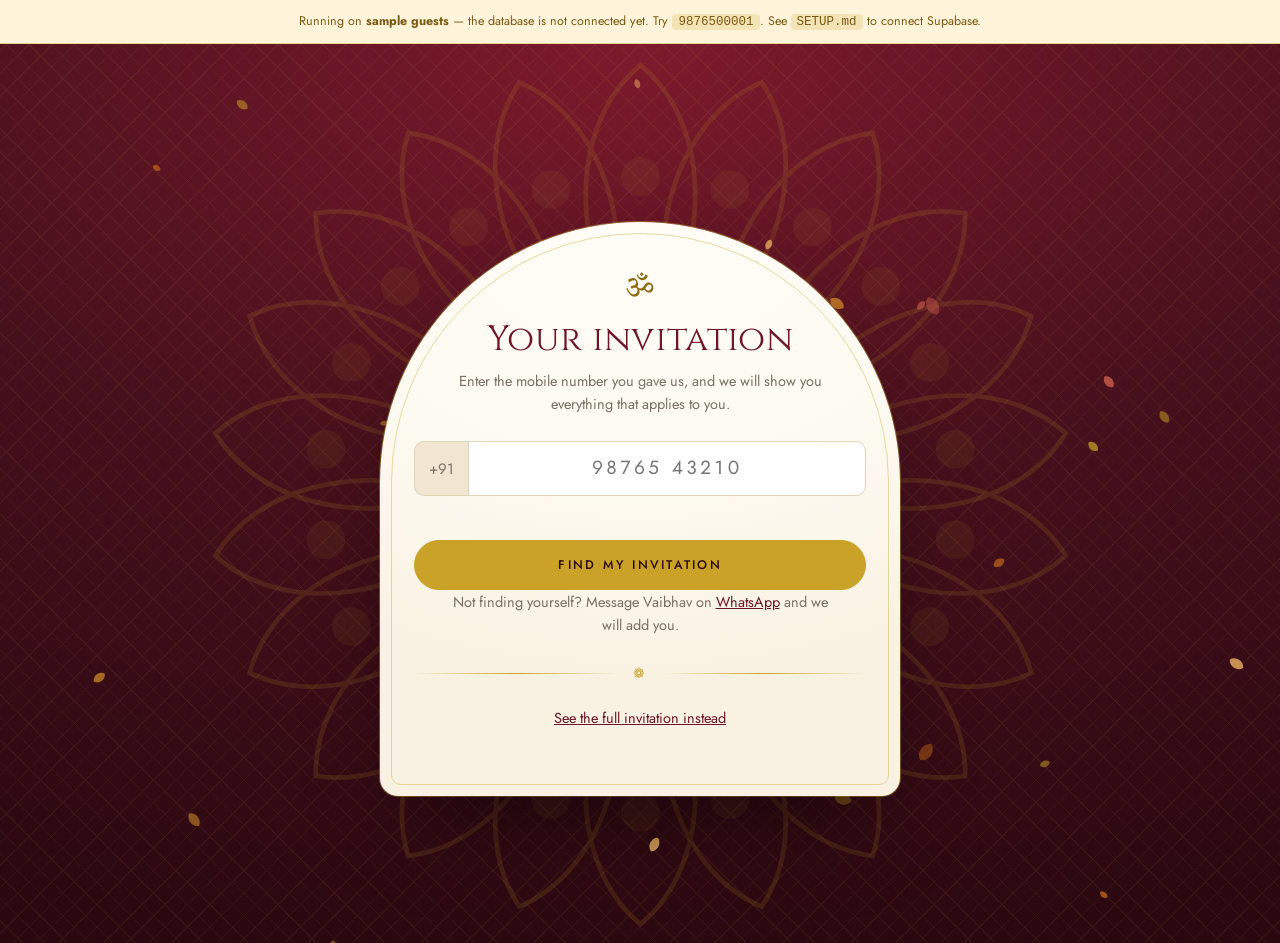
==== commit bff26bbb: "Repaint in a Hindu palette, drop Mehndi, clean the guest copy The site was built from jharokha and j" ====
--- a/guest.html
+++ b/guest.html
@@ -6,7 +6,7 @@
 <title>My invitation · Vaibhav &amp; Mahak</title>
 <meta name="description" content="Your personal details for Vaibhav and Mahak's wedding in Udaipur — room, timings, travel and photos." />
 <meta name="robots" content="noindex" />
-<meta name="theme-color" content="#07211d" />
+<meta name="theme-color" content="#2b0810" />
 <link rel="preconnect" href="https://fonts.googleapis.com" />
 <link rel="preconnect" href="https://fonts.gstatic.com" crossorigin />
 <link href="https://fonts.googleapis.com/css2?family=Cinzel:wght@400;500;600&family=Cormorant+Garamond:ital,wght@0,400;0,500;1,400&family=Italianno&family=Jost:wght@300;400;500&family=Tiro+Devanagari+Hindi&display=swap" rel="stylesheet" />
--- a/assets/css/tokens.css
+++ b/assets/css/tokens.css
@@ -1,14 +1,14 @@
-/* Design tokens — Mughal / Rajput palette drawn from the inspiration cards:
-   emerald and gold lacquer, Pichwai teal, coral, marigold, ivory. */
+/* Design tokens — a Hindu Rajasthani wedding palette: maroon and gold lacquer,
+   sindoor red, saffron, marigold and ivory. The lattice and arch forms come
+   from the inspiration cards; the colour comes from the shaadi joda. */
 
 :root {
-  /* greens — the base of the royal invite look */
-  --night: #07211d;
-  --emerald-deep: #0b3129;
-  --emerald: #114a3d;
-  --emerald-soft: #1c6553;
-  --teal: #0f5b56;
-  --teal-pale: #cfe4de;
+  /* maroons — the base of the whole site */
+  --night: #2b0810;
+  --brand-deep: #47101c;
+  --brand: #6e1526;
+  --brand-soft: #8f2033;
+  --brand-alt: #b52a34;   /* sindoor red, for highlights */
 
   /* golds */
   --gold-dark: #8f6b16;
@@ -18,12 +18,12 @@
   --champagne: #f7ecc9;
 
   /* warm accents */
-  --marigold: #eda42b;
-  --marigold-deep: #d4820f;
-  --coral: #d4614f;
-  --rose: #e0857a;
-  --maroon: #7a1b2b;
-  --maroon-deep: #591019;
+  --saffron: #dd6f16;
+  --marigold: #f0a72a;
+  --marigold-deep: #c9760a;
+  --haldi: #f2c230;
+  --fuchsia: #a8195a;     /* sangeet */
+  --leaf: #2f6b3f;        /* only ever leaves and stems */
 
   /* neutrals */
   --ivory: #fdfaf1;
@@ -37,7 +37,7 @@
 
   --ok: #1f7a4d;
   --warn: #b4711a;
-  --bad: #a32731;
+  --bad: #9a1b24;
 
   /* type */
   --display: 'Cinzel', 'Marcellus', Georgia, serif;
@@ -48,12 +48,17 @@
 
   /* gradients */
   --grad-gold: linear-gradient(135deg, #8f6b16 0%, #e8c86a 26%, #fff6d8 46%, #e8c86a 66%, #a97f1c 100%);
-  --grad-emerald: linear-gradient(165deg, #114a3d 0%, #0b3129 55%, #07211d 100%);
-  --grad-door: linear-gradient(115deg, #0e3d33 0%, #14523f 30%, #0b3129 62%, #103f34 100%);
+  --grad-brand: linear-gradient(165deg, #6e1526 0%, #47101c 55%, #2b0810 100%);
+  --grad-hero: radial-gradient(140% 100% at 50% 0%, #7d1a2c 0%, #47101c 46%, #2b0810 100%);
+  --grad-door: linear-gradient(115deg, #5f1220 0%, #7d1a2c 30%, #47101c 62%, #691424 100%);
 
-  --shadow-lg: 0 40px 90px -40px rgba(7, 33, 29, .6);
-  --shadow: 0 18px 44px -22px rgba(7, 33, 29, .42);
-  --shadow-sm: 0 6px 18px -10px rgba(7, 33, 29, .34);
+  /* Jaali lattice as a repeating background tile. Tiling at a fixed pixel size
+     is what keeps the circles round — a stretched SVG turns them into ovals. */
+  --jaali-tile: url("data:image/svg+xml,%3Csvg xmlns='http://www.w3.org/2000/svg' width='26' height='26' viewBox='0 0 26 26'%3E%3Cg fill='none' stroke='%23d8b45a' stroke-width='1'%3E%3Cpath d='M0 0L26 26M26 0L0 26'/%3E%3Ccircle cx='13' cy='13' r='7.4'/%3E%3Ccircle cx='0' cy='0' r='4.4'/%3E%3Ccircle cx='26' cy='0' r='4.4'/%3E%3Ccircle cx='0' cy='26' r='4.4'/%3E%3Ccircle cx='26' cy='26' r='4.4'/%3E%3C/g%3E%3C/svg%3E");
+
+  --shadow-lg: 0 40px 90px -40px rgba(43, 8, 16, .6);
+  --shadow: 0 18px 44px -22px rgba(43, 8, 16, .42);
+  --shadow-sm: 0 6px 18px -10px rgba(43, 8, 16, .34);
 
   --radius: 16px;
   --radius-sm: 10px;
@@ -64,6 +69,34 @@
   --ease-in-out: cubic-bezier(.76, 0, .24, 1);
   --ease-back: cubic-bezier(.34, 1.56, .64, 1);
 }
+
+/* ---------- reset ----------
+   tokens.css is the only base stylesheet the invitation and portal load, so it
+   carries the reset. Without border-box, every padded element that is also
+   width:100% overflows its parent. */
+
+*, *::before, *::after { box-sizing: border-box; }
+
+html { -webkit-text-size-adjust: 100%; }
+
+body {
+  margin: 0;
+  font-family: var(--sans);
+  font-size: 16px;
+  line-height: 1.6;
+  color: var(--ink);
+  -webkit-font-smoothing: antialiased;
+  -moz-osx-font-smoothing: grayscale;
+}
+
+img, svg, canvas, video { display: block; max-width: 100%; }
+
+button, input, select, textarea { font: inherit; color: inherit; }
+button { background: none; border: 0; }
+
+a { color: var(--brand); }
+
+.deva { font-family: var(--deva); }
 
 /* ---------- gold text ---------- */
 
--- a/assets/css/motion.css
+++ b/assets/css/motion.css
@@ -51,7 +51,7 @@
   position: absolute; top: 0; bottom: 0; left: 50%; width: 0;
   transform: translateX(-50%); pointer-events: none; z-index: 1;
   background: radial-gradient(ellipse at center,
-    rgba(255, 246, 216, .5) 0%, rgba(237, 164, 43, .22) 45%, transparent 78%);
+    rgba(255, 246, 216, .5) 0%, rgba(240, 167, 42, .22) 45%, transparent 78%);
   opacity: 0;
   transition: width 1.9s cubic-bezier(.72, .02, .28, 1), opacity 1.9s ease;
 }
@@ -72,11 +72,48 @@
   transform-style: preserve-3d;
   transition: transform 1.9s cubic-bezier(.72, .02, .28, 1), filter 1.9s ease;
   backface-visibility: hidden;
+  overflow: hidden;
+  background: var(--grad-door);
   box-shadow: 0 0 80px rgba(0, 0, 0, .5);
 }
 .gate__door--l { transform-origin: left center; }
 .gate__door--r { transform-origin: right center; }
-.gate__door .door__svg { width: 100%; height: 100%; display: block; }
+
+/* The gold frame follows the door edges, so CSS draws it — a stretched SVG
+   border would thin out on one axis. */
+.gate__door::after {
+  content: ''; position: absolute; inset: clamp(8px, 1.4vmin, 18px);
+  border: 2px solid rgba(216, 180, 90, .9);
+  box-shadow: inset 0 0 0 1px rgba(216, 180, 90, 0), inset 0 0 0 7px rgba(216, 180, 90, .3);
+  pointer-events: none;
+}
+
+/* Tiled lattice: a fixed tile size means the circles stay round however wide
+   or short the door gets. */
+.door__jaali {
+  position: absolute; inset: 0; opacity: .3;
+  background-image: var(--jaali-tile);
+  background-size: 30px 30px;
+}
+
+/* Both carvings keep their aspect ratio; the arch hangs from the top of the
+   door and the medallion sits on the bottom rail. */
+.gate__door .door__arch,
+.gate__door .door__medal {
+  position: absolute; left: 0; right: 0; display: block;
+  width: 100%; overflow: visible;
+}
+.gate__door .door__arch { top: 3%; height: 62%; }
+.gate__door .door__medal { bottom: 4%; height: 25%; }
+
+/* soft highlight down the edge where the two doors meet */
+.door__edge {
+  position: absolute; top: 0; bottom: 0; width: 10px;
+  background: linear-gradient(90deg, transparent, rgba(255, 246, 216, .42), transparent);
+  pointer-events: none;
+}
+.door__edge--l { right: -5px; }
+.door__edge--r { left: -5px; }
 
 .gate.is-open .gate__door--l { transform: rotateY(-105deg); filter: brightness(.55); }
 .gate.is-open .gate__door--r { transform: rotateY(105deg); filter: brightness(.55); }
@@ -99,10 +136,11 @@
 /* the jaali behind is busy — sink a soft scrim so the text reads */
 .gate__latch::before {
   content: ''; position: absolute; z-index: -1;
-  left: 50%; top: 50%; width: 150%; height: 190%;
+  left: 50%; top: 50%; width: 220%; height: 250%;
   transform: translate(-50%, -50%);
   background: radial-gradient(closest-side,
-    rgba(6, 26, 22, .94) 0%, rgba(6, 26, 22, .82) 46%, rgba(6, 26, 22, 0) 100%);
+    rgba(30, 6, 12, .95) 0%, rgba(30, 6, 12, .9) 38%,
+    rgba(30, 6, 12, .6) 68%, rgba(30, 6, 12, 0) 100%);
 }
 .gate.is-open .gate__latch { opacity: 0; transform: scale(.86); pointer-events: none; }
 
@@ -197,7 +235,7 @@
   content: ''; position: absolute; left: 50%; top: calc(var(--p, 0) * 100%);
   width: 9px; height: 9px; margin: -4px 0 0 -4.5px; border-radius: 50%;
   background: radial-gradient(circle at 34% 30%, #ffe08a, var(--marigold));
-  box-shadow: 0 0 10px rgba(237, 164, 43, .8);
+  box-shadow: 0 0 10px rgba(240, 167, 42, .8);
 }
 @media (max-width: 900px) { .thread { display: none; } }
 
@@ -243,7 +281,7 @@
     clip-path: none !important; filter: none !important;
   }
   html.js-anim [data-split]:not(.is-revealed) .w-in { transform: none !important; }
-  .gate__door, .gate__behind, [data-reveal], [data-tilt] { transition: none !important; }
+  .gate__door, [data-reveal], [data-tilt] { transition: none !important; }
   .spin-slow, .spin-slow-rev, .float, .garland .strand,
   .gate__ring, .gate__hint, .gold-shimmer { animation: none !important; }
   .sweep:hover::after { animation: none !important; }
--- a/assets/css/invite.css
+++ b/assets/css/invite.css
@@ -15,7 +15,7 @@
 
 .sec { position: relative; padding: 104px 0; overflow: hidden; }
 .sec--tight { padding: 66px 0; }
-.sec--dark { background: var(--grad-emerald); color: var(--champagne); }
+.sec--dark { background: var(--grad-brand); color: var(--champagne); }
 .sec--dark h2, .sec--dark h3 { color: var(--gold-pale); }
 .sec--cream { background: var(--cream); }
 .sec--parchment { background: linear-gradient(180deg, var(--cream), var(--parchment) 50%, var(--cream)); }
@@ -31,7 +31,7 @@
 }
 
 .sec__head { text-align: center; margin-bottom: 54px; position: relative; z-index: 2; }
-.sec__head h2 { font-size: clamp(30px, 5vw, 50px); color: var(--emerald); }
+.sec__head h2 { font-size: clamp(30px, 5vw, 50px); color: var(--brand); }
 .sec--dark .sec__head h2 { color: var(--gold-pale); }
 .sec__head p { color: var(--muted); max-width: 640px; margin: 14px auto 0; font-size: 15.5px; }
 .sec--dark .sec__head p { color: rgba(247, 236, 201, .72); }
@@ -48,8 +48,8 @@
   position: relative; display: inline-flex; align-items: center; justify-content: center; gap: 9px;
   font-family: var(--sans); font-size: 12.5px; font-weight: 500;
   letter-spacing: .18em; text-transform: uppercase;
-  padding: 14px 30px; border-radius: 999px; border: 1px solid var(--emerald);
-  background: var(--emerald); color: var(--champagne);
+  padding: 14px 30px; border-radius: 999px; border: 1px solid var(--brand);
+  background: var(--brand); color: var(--champagne);
   cursor: pointer; text-decoration: none; overflow: hidden;
   transition: transform .32s var(--ease-out), box-shadow .32s ease, background .3s ease, color .3s ease, border-color .3s ease;
 }
@@ -59,7 +59,7 @@
   transition: opacity .35s ease;
 }
 .btn > * { position: relative; z-index: 1; }
-.btn:hover { transform: translateY(-2px); box-shadow: 0 14px 30px -14px rgba(7, 33, 29, .55); color: var(--night); border-color: var(--gold); }
+.btn:hover { transform: translateY(-2px); box-shadow: 0 14px 30px -14px rgba(43, 8, 16, .55); color: var(--night); border-color: var(--gold); }
 .btn:hover::before { opacity: 1; }
 .btn:active { transform: translateY(0); }
 
@@ -67,7 +67,7 @@
 .btn--gold::before { background: linear-gradient(135deg, #fff3cf, #e8c86a); }
 .btn--gold:hover { color: var(--night); }
 
-.btn--ghost { background: transparent; color: var(--emerald); border-color: rgba(17, 74, 61, .35); }
+.btn--ghost { background: transparent; color: var(--brand); border-color: rgba(110, 21, 38, .35); }
 .btn--ghost:hover { color: var(--night); }
 .sec--dark .btn--ghost, .gate .btn--ghost,
 .me__hero .btn--ghost, .psec--dark .btn--ghost {
@@ -85,7 +85,7 @@
   padding: 20px 0;
 }
 .nav.is-stuck {
-  background: rgba(7, 33, 29, .93);
+  background: rgba(43, 8, 16, .93);
   backdrop-filter: blur(14px) saturate(1.2);
   box-shadow: 0 1px 0 rgba(232, 200, 106, .18);
   padding: 11px 0;
@@ -93,7 +93,7 @@
 /* Before it sticks, the nav floats over the garland — a scrim keeps it legible. */
 .nav:not(.is-stuck)::before {
   content: ''; position: absolute; inset: -8px 0 -30px; z-index: -1; pointer-events: none;
-  background: linear-gradient(180deg, rgba(6, 26, 22, .82) 0%, rgba(6, 26, 22, .45) 55%, transparent 100%);
+  background: linear-gradient(180deg, rgba(30, 6, 12, .82) 0%, rgba(30, 6, 12, .45) 55%, transparent 100%);
 }
 .nav__in {
   max-width: var(--maxw); margin: 0 auto; padding: 0 28px;
@@ -123,8 +123,11 @@
 
 .hero {
   position: relative; min-height: 100vh; min-height: 100svh;
-  display: grid; place-items: center; padding: 132px 0 84px;
-  background: radial-gradient(140% 100% at 50% 0%, #14523f 0%, #0b3129 46%, #07211d 100%);
+  /* An implicit auto column would size to the card's max-content and spill off
+     narrow screens. minmax(0, 1fr) pins it to the viewport. */
+  display: grid; grid-template-columns: minmax(0, 1fr); place-items: center;
+  padding: 132px 0 84px;
+  background: var(--grad-hero);
   color: var(--champagne); overflow: hidden;
 }
 .hero::before {
@@ -137,7 +140,7 @@
 /* vignette */
 .hero::after {
   content: ''; position: absolute; inset: 0; pointer-events: none;
-  background: radial-gradient(80% 60% at 50% 45%, transparent 40%, rgba(7, 33, 29, .72) 100%);
+  background: radial-gradient(80% 60% at 50% 45%, transparent 40%, rgba(43, 8, 16, .72) 100%);
 }
 
 .hero__mandala {
@@ -154,9 +157,14 @@
 .hero__feather--r { right: 3%; top: 30%; transform: rotate(19deg) scaleX(-1); }
 @media (max-width: 980px) { .hero__feather { display: none; } }
 
-/* the invitation card itself */
+/* the invitation card itself.
+   The hero centres .wrap as a shrink-to-fit grid item, so the card must size
+   from the wrap rather than the viewport or its padding overflows on phones. */
+.hero .wrap { width: 100%; }
+
 .card-invite {
-  position: relative; z-index: 6; width: min(660px, 90vw);
+  position: relative; z-index: 6;
+  width: 100%; max-width: 660px; margin: 0 auto;
   padding: 74px 42px 52px; text-align: center;
   background:
     radial-gradient(120% 80% at 50% 0%, #fffdf6 0%, var(--ivory) 45%, var(--cream) 100%);
@@ -181,7 +189,7 @@
 .card-invite__corner--br { right: 22px; bottom: 22px; transform: scaleX(-1); }
 
 .card-invite__ganesh {
-  font-family: var(--deva); font-size: 15px; color: var(--maroon); letter-spacing: .04em;
+  font-family: var(--deva); font-size: 15px; color: var(--brand); letter-spacing: .04em;
 }
 .card-invite__pre {
   font-size: 10.5px; letter-spacing: .3em; text-transform: uppercase;
@@ -191,22 +199,40 @@
 .names__n {
   display: block; font-family: var(--script);
   font-size: clamp(62px, 15vw, 124px); line-height: .82;
-  color: var(--emerald);
+  color: var(--brand);
 }
 .names__amp {
   display: block; font-family: var(--display); font-size: clamp(13px, 2vw, 17px);
   letter-spacing: .42em; text-transform: uppercase; color: var(--gold-dark);
   margin: 12px 0 6px;
 }
+/* Both sets of parents, side by side under the names — the traditional
+   "son of / daughter of" line off a printed card. */
+.parents {
+  display: flex; justify-content: center; gap: 12px 34px; flex-wrap: wrap;
+  margin-top: 22px;
+}
+.parents__side { flex: 0 1 214px; }
+.parents__side span {
+  display: block; font-size: 9.5px; letter-spacing: .3em;
+  text-transform: uppercase; color: var(--muted); margin-bottom: 5px;
+}
+.parents__side b {
+  display: block; font-family: var(--serif); font-weight: 500;
+  font-size: 15px; line-height: 1.4; color: var(--brand);
+  /* The two names are different lengths; balance keeps the wrap tidy. */
+  text-wrap: balance;
+}
+
 .card-invite__meta { margin-top: 26px; }
 .card-invite__date {
   font-family: var(--display); font-size: clamp(17px, 2.6vw, 23px);
-  color: var(--emerald); letter-spacing: .1em;
+  color: var(--brand); letter-spacing: .1em;
 }
 .card-invite__muhurat { font-size: 13px; color: var(--muted); letter-spacing: .12em; margin-top: 6px; }
 .card-invite__place {
   font-family: var(--serif); font-style: italic; font-size: 17px;
-  color: var(--maroon); margin-top: 12px;
+  color: var(--brand); margin-top: 12px;
 }
 .card-invite__cta { display: flex; gap: 11px; justify-content: center; flex-wrap: wrap; margin-top: 30px; }
 .card-invite__tag {
@@ -257,10 +283,10 @@
 }
 .fn::before {
   content: ''; position: absolute; top: 0; left: 0; right: 0; height: 3px;
-  background: linear-gradient(90deg, var(--marigold), var(--gold-lit), var(--emerald-soft));
+  background: linear-gradient(90deg, var(--marigold), var(--gold-lit), var(--brand-soft));
 }
 .fn__glyph {
-  position: absolute; right: -18px; top: -10px; width: 128px; color: var(--emerald);
+  position: absolute; right: -18px; top: -10px; width: 128px; color: var(--brand);
   opacity: .07; pointer-events: none;
 }
 .fn__glyph svg { width: 100%; height: auto; }
@@ -268,7 +294,7 @@
   font-family: var(--display); font-size: 11px; letter-spacing: .3em;
   color: var(--gold-dark); text-transform: uppercase;
 }
-.fn__name { font-family: var(--display); font-size: 26px; color: var(--emerald); margin: 10px 0 4px; }
+.fn__name { font-family: var(--display); font-size: 26px; color: var(--brand); margin: 10px 0 4px; }
 .fn__tag { font-family: var(--serif); font-style: italic; font-size: 15.5px; color: var(--muted); margin-bottom: 18px; }
 .fn__rows { display: grid; gap: 9px; font-size: 13.8px; position: relative; z-index: 1; }
 .fn__row { display: flex; gap: 12px; }
@@ -297,11 +323,11 @@
 .tl li::before {
   content: ''; position: absolute; left: -5.5px; top: 8px;
   width: 10px; height: 10px; border-radius: 50%;
-  background: var(--emerald-deep); border: 1.5px solid var(--gold);
+  background: var(--brand-deep); border: 1.5px solid var(--gold);
 }
 .tl li.is-key::before {
   background: var(--marigold); border-color: var(--marigold);
-  box-shadow: 0 0 0 4px rgba(237, 164, 43, .18);
+  box-shadow: 0 0 0 4px rgba(240, 167, 42, .18);
 }
 .tl time {
   font-family: var(--display); font-size: 14px; color: var(--gold-lit);
@@ -317,16 +343,29 @@
   position: relative; padding: 24px; border-radius: var(--radius);
   background: var(--ivory); border: 1px solid var(--line); overflow: hidden;
 }
-.info h4 { font-size: 18px; color: var(--emerald); margin-bottom: 10px; }
+.info h4 { font-size: 18px; color: var(--brand); margin-bottom: 10px; }
 .info p { font-size: 13.8px; color: var(--muted); margin: 0 0 7px; }
 .info strong { color: var(--ink); }
+
+/* The Udaipur guide is far longer than the other cards. Let it take the whole
+   row and flow into columns, rather than becoming one tall thin strip. */
+.info--wide { grid-column: 1 / -1; }
+.info--wide p { columns: 250px 3; column-gap: 36px; margin: 0; }
+/* One block per idea, so a heading is never stranded at the foot of a column. */
+.wh { display: block; break-inside: avoid; margin-bottom: 15px; }
+.wh:last-child { margin-bottom: 0; }
+.wh b {
+  display: block; color: var(--brand); font-weight: 500;
+  font-family: var(--display); font-size: 14.5px;
+  letter-spacing: .04em; margin-bottom: 3px;
+}
 
 /* ---------- portal call-to-action ---------- */
 
 .portal-cta {
   position: relative; text-align: center; padding: 56px 34px;
   border-radius: var(--radius); overflow: hidden;
-  background: linear-gradient(150deg, #123f34, #0b3129 60%, #07211d);
+  background: linear-gradient(150deg, #5f1220, #47101c 60%, #2b0810);
   border: 1px solid rgba(232, 200, 106, .32);
 }
 .portal-cta::before {
@@ -366,7 +405,7 @@
 @media (max-width: 580px) { .grid-2 { grid-template-columns: 1fr; } }
 
 .check { display: inline-flex; align-items: center; gap: 9px; font-size: 13.8px; cursor: pointer; }
-.check input { width: 17px; height: 17px; accent-color: var(--emerald); margin: 0; cursor: pointer; flex: none; }
+.check input { width: 17px; height: 17px; accent-color: var(--brand); margin: 0; cursor: pointer; flex: none; }
 
 .rsvp-fns { display: grid; gap: 9px; grid-template-columns: repeat(auto-fit, minmax(170px, 1fr)); }
 .rsvp-fns .check {
@@ -407,15 +446,43 @@
   display: flex; flex-direction: column; gap: 9px; align-items: center; pointer-events: none;
 }
 .toast {
-  background: var(--emerald-deep); color: var(--champagne); font-size: 13.5px;
+  background: var(--brand-deep); color: var(--champagne); font-size: 13.5px;
   padding: 12px 22px; border-radius: 999px; border: 1px solid rgba(232, 200, 106, .35);
   box-shadow: var(--shadow); max-width: 88vw; text-align: center;
   animation: toast-in .3s var(--ease-back);
 }
 .toast--warn { border-color: rgba(180, 113, 26, .6); }
-.toast--bad { background: #4a1219; border-color: rgba(163, 39, 49, .7); }
+.toast--bad { background: #5c1016; border-color: rgba(163, 39, 49, .7); }
 .toast.is-out { opacity: 0; transform: translateY(8px); transition: opacity .5s, transform .5s; }
 @keyframes toast-in { from { opacity: 0; transform: translateY(14px) scale(.94); } to { opacity: 1; transform: none; } }
+
+/* ---------- phones ---------- */
+
+@media (max-width: 560px) {
+  .wrap { padding: 0 18px; }
+  .sec { padding: 72px 0; }
+  .sec--tight { padding: 52px 0; }
+
+  .card-invite { padding: 52px 24px 38px; border-radius: 240px 240px 16px 16px; }
+  .card-invite::before { inset: 9px; border-radius: 232px 232px 10px 10px; }
+  .card-invite::after { display: none; }
+  .card-invite__corner { width: 38px; height: 38px; }
+  .card-invite__corner--bl { left: 14px; bottom: 14px; }
+  .card-invite__corner--br { right: 14px; bottom: 14px; }
+  .card-invite__pre { letter-spacing: .2em; font-size: 9.5px; }
+  .card-invite__cta { flex-direction: column; align-items: stretch; }
+  .card-invite__cta .btn { width: 100%; }
+
+  .countdown { gap: 9px; }
+  .cd { min-width: 0; flex: 1 1 calc(50% - 5px); padding: 16px 8px 12px; }
+  .cd b { font-size: 32px; }
+
+  .fn { padding: 26px 20px 22px; }
+  .day__head h3 { font-size: 21px; }
+  .tl li { padding-left: 22px; }
+  .rsvp-card { padding: 24px 18px; }
+  .foot__names { font-size: 40px; }
+}
 
 .sr-only {
   position: absolute; width: 1px; height: 1px; padding: 0; margin: -1px;
--- a/assets/css/portal.css
+++ b/assets/css/portal.css
@@ -10,8 +10,10 @@
 
 .lookup {
   position: relative; min-height: 100vh; min-height: 100svh;
-  display: grid; place-items: center; padding: 90px 22px 60px;
-  background: radial-gradient(130% 100% at 50% 0%, #14523f 0%, #0b3129 48%, #07211d 100%);
+  /* See .hero — an implicit auto column overflows narrow screens. */
+  display: grid; grid-template-columns: minmax(0, 1fr); place-items: center;
+  padding: 90px 22px 60px;
+  background: radial-gradient(130% 100% at 50% 0%, #7d1a2c 0%, #47101c 48%, #2b0810 100%);
   color: var(--champagne); overflow: hidden;
 }
 .lookup::before {
@@ -43,7 +45,7 @@
 .lookup__om { font-family: var(--deva); font-size: 30px; color: var(--gold-dark); line-height: 1; }
 .lookup__card h1 {
   font-family: var(--display); font-size: clamp(25px, 5.4vw, 35px);
-  color: var(--emerald); margin: 16px 0 8px;
+  color: var(--brand); margin: 16px 0 8px;
 }
 .lookup__card > p { color: var(--muted); font-size: 14.5px; max-width: 380px; margin: 0 auto 26px; }
 
@@ -63,7 +65,7 @@
   min-height: 20px; font-size: 13px; color: var(--bad); margin-bottom: 10px;
 }
 .lookup__help { font-size: 12.5px; color: var(--muted); margin: 18px 0 0; }
-.lookup__help a { color: var(--maroon); }
+.lookup__help a { color: var(--brand); }
 
 .spinner {
   display: inline-block; width: 15px; height: 15px; border-radius: 50%;
@@ -79,7 +81,7 @@
 .me__hero {
   /* Deep enough that the hanging garland clears the name beneath it. */
   position: relative; padding: 168px 22px 96px; text-align: center;
-  background: radial-gradient(120% 100% at 50% 0%, #14523f, #0b3129 55%, #07211d);
+  background: radial-gradient(120% 100% at 50% 0%, #7d1a2c, #47101c 55%, #2b0810);
   color: var(--champagne); overflow: hidden;
 }
 .me__hero::before {
@@ -140,7 +142,7 @@
 }
 .key::before {
   content: ''; position: absolute; top: 0; left: 0; right: 0; height: 3px;
-  background: linear-gradient(90deg, var(--marigold), var(--gold-lit), var(--emerald-soft));
+  background: linear-gradient(90deg, var(--marigold), var(--gold-lit), var(--brand-soft));
 }
 .key__label {
   font-size: 9.5px; letter-spacing: .24em; text-transform: uppercase;
@@ -148,7 +150,7 @@
 }
 .key__val {
   font-family: var(--display); font-size: 40px; line-height: 1.05;
-  color: var(--emerald); margin: 10px 0 6px; word-break: break-word;
+  color: var(--brand); margin: 10px 0 6px; word-break: break-word;
 }
 .key__val--sm { font-size: 21px; }
 .key__note { font-size: 12.8px; color: var(--muted); }
@@ -156,7 +158,7 @@
 /* ---------- sections ---------- */
 
 .psec { padding: 62px 0; position: relative; }
-.psec--dark { background: var(--grad-emerald); color: var(--champagne); }
+.psec--dark { background: var(--grad-brand); color: var(--champagne); }
 .psec--dark::before {
   content: ''; position: absolute; inset: 0; pointer-events: none; color: var(--gold-lit);
   background-image:
@@ -165,7 +167,7 @@
   opacity: .05;
 }
 .psec__head { margin-bottom: 30px; position: relative; z-index: 2; }
-.psec__head h2 { font-family: var(--display); font-size: clamp(24px, 4vw, 34px); color: var(--emerald); margin: 8px 0 6px; }
+.psec__head h2 { font-family: var(--display); font-size: clamp(24px, 4vw, 34px); color: var(--brand); margin: 8px 0 6px; }
 .psec--dark .psec__head h2 { color: var(--gold-pale); }
 .psec__head p { color: var(--muted); font-size: 14.5px; margin: 0; }
 .psec--dark .psec__head p { color: rgba(247, 236, 201, .7); }
@@ -180,24 +182,21 @@
   border: 1px solid var(--line); border-radius: var(--radius);
   border-left: 3px solid var(--marigold);
 }
-.myfn__row.is-skip {
-  opacity: .5; border-left-color: var(--line);
-  background: transparent; box-shadow: none;
+.myfn__none {
+  padding: 20px 22px; background: var(--ivory); margin: 0;
+  border: 1px dashed var(--line); border-radius: var(--radius); color: var(--muted);
 }
 .myfn__when {
   font-family: var(--display); font-size: 14px; color: var(--gold-dark);
   letter-spacing: .05em; line-height: 1.4;
 }
-.myfn__when b { display: block; font-size: 19px; color: var(--emerald); font-weight: 400; }
-.myfn__body h3 { font-family: var(--display); font-size: 21px; color: var(--emerald); margin: 0 0 3px; }
+.myfn__when b { display: block; font-size: 19px; color: var(--brand); font-weight: 400; }
+.myfn__body h3 { font-family: var(--display); font-size: 21px; color: var(--brand); margin: 0 0 3px; }
 .myfn__body p { font-size: 13.5px; color: var(--muted); margin: 0; }
 .myfn__badge {
   font-size: 9.5px; letter-spacing: .18em; text-transform: uppercase;
   padding: 6px 13px; border-radius: 999px; white-space: nowrap;
   background: rgba(31, 122, 77, .1); color: var(--ok); border: 1px solid rgba(31, 122, 77, .28);
-}
-.myfn__row.is-skip .myfn__badge {
-  background: transparent; color: var(--muted); border-color: var(--line);
 }
 @media (max-width: 640px) {
   .myfn__row { grid-template-columns: 1fr; }
@@ -216,7 +215,7 @@
 .album:hover { transform: translateY(-4px); border-color: var(--gold); }
 .album__thumb {
   height: 132px; display: grid; place-items: center;
-  background: linear-gradient(140deg, #14523f, #0b3129);
+  background: linear-gradient(140deg, #7d1a2c, #47101c);
   color: var(--gold); position: relative; overflow: hidden;
 }
 .album__thumb svg { width: 74px; height: 74px; opacity: .55; }
@@ -236,7 +235,7 @@
 .gitem__btn {
   width: 100%; display: flex; align-items: center; gap: 14px;
   padding: 19px 22px; background: none; border: 0; cursor: pointer; text-align: left;
-  font-family: var(--display); font-size: 19px; color: var(--emerald);
+  font-family: var(--display); font-size: 19px; color: var(--brand);
   transition: background .25s ease;
 }
 .gitem__btn:hover { background: #fffdf4; }
@@ -290,7 +289,7 @@
 }
 .seg button:hover { border-color: var(--gold); color: var(--ink); }
 .seg button.is-on {
-  background: var(--emerald); border-color: var(--emerald); color: var(--champagne);
+  background: var(--brand); border-color: var(--brand); color: var(--champagne);
 }
 
 /* ---------- footer ---------- */
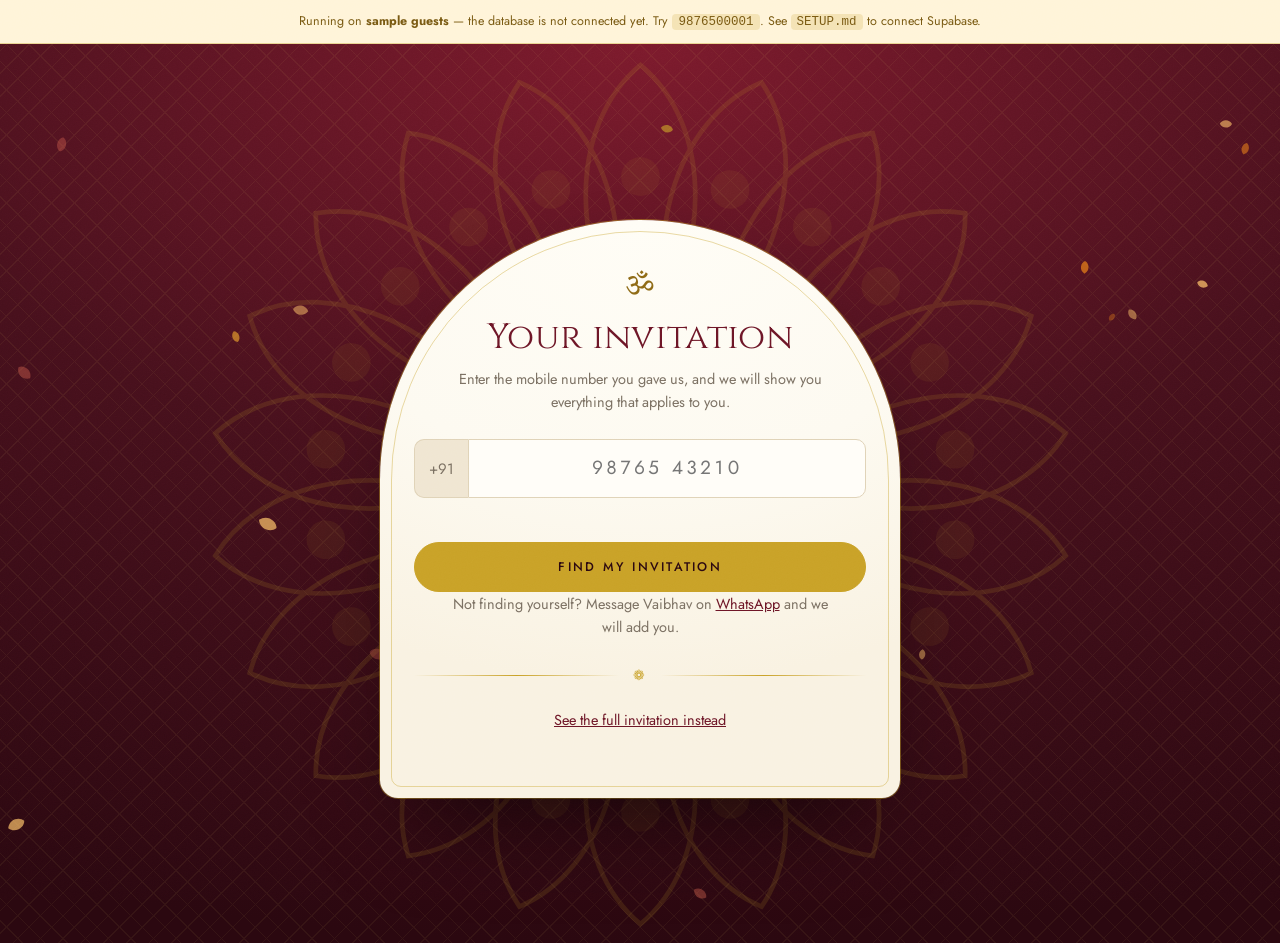
==== commit 82c8e751: "Send Mahak's guests to her own WhatsApp The personal page is shared, so her card now opens it with ?" ====
--- a/guest.html
+++ b/guest.html
@@ -150,6 +150,7 @@
   </footer>
 </main>
 
+<script src="js/side.js"></script>
 <script src="js/util.js"></script>
 <script src="js/data.js"></script>
 <script src="js/store.js"></script>
--- a/assets/css/tokens.css
+++ b/assets/css/tokens.css
@@ -45,6 +45,30 @@
   --script: 'Italianno', 'Cormorant Garamond', cursive;
   --sans: 'Jost', -apple-system, BlinkMacSystemFont, 'Segoe UI', Roboto, sans-serif;
   --deva: 'Tiro Devanagari Hindi', var(--serif);
+
+  /* Type scale. Fluid, so nothing jumps at a breakpoint, and deliberately far
+     taller than the 50px ceiling it replaces: when the headline is set this
+     large it becomes the artwork, which is how the page carries itself without
+     any photography. The small end of each clamp is what phones get, so check
+     both ends before changing one. */
+  --fs-mega: clamp(3.6rem, 13.5vw, 9.5rem);
+  --fs-display: clamp(2.5rem, 7.4vw, 5.25rem);
+  --fs-h2: clamp(1.95rem, 4.6vw, 3.1rem);
+  --fs-h3: clamp(1.28rem, 2.3vw, 1.75rem);
+  --fs-lead: clamp(1.02rem, 1.35vw, 1.2rem);
+  --fs-body: 1rem;
+  --fs-small: .875rem;
+  --fs-micro: .66rem;
+
+  /* editorial rhythm */
+  --measure: 58ch;          /* a line length that is actually readable */
+  --gutter: clamp(20px, 5vw, 60px);
+  --rule: rgba(201, 162, 39, .34);
+
+  /* Film grain, as a tiled SVG so it costs nothing to download. Laid over the
+     flat brand fills at very low opacity, it is the difference between "printed
+     on card" and "filled with a hex value". */
+  --grain: url("data:image/svg+xml,%3Csvg xmlns='http://www.w3.org/2000/svg' width='140' height='140'%3E%3Cfilter id='n'%3E%3CfeTurbulence type='fractalNoise' baseFrequency='.82' numOctaves='3' stitchTiles='stitch'/%3E%3CfeColorMatrix type='saturate' values='0'/%3E%3C/filter%3E%3Crect width='140' height='140' filter='url(%23n)' opacity='.42'/%3E%3C/svg%3E");
 
   /* gradients */
   --grad-gold: linear-gradient(135deg, #8f6b16 0%, #e8c86a 26%, #fff6d8 46%, #e8c86a 66%, #a97f1c 100%);
--- a/assets/css/motion.css
+++ b/assets/css/motion.css
@@ -32,6 +32,35 @@
 }
 html.js-anim [data-split]:not(.is-revealed) { opacity: 1; }
 
+/* ---------- split characters ----------
+   Letters rise out of their own clipping box on a short stagger, so a heading
+   assembles itself instead of sliding in as one block. Words stay unbreakable
+   so a name never splits across two lines mid-letter. */
+
+.c-word { display: inline-block; white-space: nowrap; }
+.c-out { display: inline-block; overflow: hidden; vertical-align: bottom; padding-bottom: .09em; }
+.c-in { display: inline-block; will-change: transform; }
+[data-split="chars"] .c-in {
+  transition: transform 1s var(--ease-out);
+  transition-delay: calc(var(--ci) * 28ms);
+}
+html.js-anim [data-split="chars"]:not(.is-revealed) .c-in {
+  transform: translateY(110%) rotate(3deg);
+}
+
+/* ---------- ink wipe, for the script names ----------
+   The script face joins its letters, so it is revealed by uncovering the word
+   left to right — like it is being written — rather than by splitting it. */
+
+[data-reveal="ink"] { transition: clip-path 1.6s var(--ease-out), opacity .6s linear; }
+html.js-anim [data-reveal="ink"]:not(.is-revealed) {
+  clip-path: inset(-18% 102% -18% -4%);
+  opacity: 1;
+}
+html.js-anim [data-reveal="ink"].is-revealed { clip-path: inset(-18% -4% -18% -4%); }
+/* Held while the gate is shut, so the names are written as the doors part. */
+html.js-anim body.is-locked [data-reveal="ink"] { clip-path: inset(-18% 102% -18% -4%); }
+
 /* ---------- the gate (jharokha doors) ---------- */
 
 body.is-locked { overflow: hidden; }
@@ -281,7 +310,8 @@
     clip-path: none !important; filter: none !important;
   }
   html.js-anim [data-split]:not(.is-revealed) .w-in { transform: none !important; }
-  .gate__door, [data-reveal], [data-tilt] { transition: none !important; }
+  html.js-anim [data-split="chars"]:not(.is-revealed) .c-in { transform: none !important; }
+  .gate__door, [data-reveal], [data-tilt], .c-in { transition: none !important; }
   .spin-slow, .spin-slow-rev, .float, .garland .strand,
   .gate__ring, .gate__hint, .gold-shimmer { animation: none !important; }
   .sweep:hover::after { animation: none !important; }
--- a/assets/css/invite.css
+++ b/assets/css/invite.css
@@ -19,6 +19,23 @@
 .sec--dark h2, .sec--dark h3 { color: var(--gold-pale); }
 .sec--cream { background: var(--cream); }
 .sec--parchment { background: linear-gradient(180deg, var(--cream), var(--parchment) 50%, var(--cream)); }
+
+/* One fixed grain layer over the whole page, under the nav and the gate. Flat
+   hex fills are most of what makes a page look machine-made; a little noise
+   reads as ink on card instead. */
+body::after {
+  content: ''; position: fixed; inset: 0; z-index: 55;
+  pointer-events: none;
+  background-image: var(--grain);
+  background-repeat: repeat;
+  opacity: .28;
+  mix-blend-mode: soft-light;
+}
+
+/* Sections used to butt straight up against each other, which is what made the
+   page read as flat alternating bands. A hairline of gold light along the seam
+   gives each one an edge. */
+.sec + .sec { border-top: 1px solid rgba(201, 162, 39, .16); }
 
 /* jaali texture wash over dark sections */
 .sec--dark::before {
@@ -30,15 +47,68 @@
   opacity: .055;
 }
 
-.sec__head { text-align: center; margin-bottom: 54px; position: relative; z-index: 2; }
-.sec__head h2 { font-size: clamp(30px, 5vw, 50px); color: var(--brand); }
+/* Section heads are editorial rather than centred: the title sits left against
+   a hairline rule with its index in the margin, and the standfirst sits in the
+   right-hand column at a readable measure. Centring every head was what made
+   the page read as one flat band after another — an asymmetric head gives the
+   eye somewhere to enter each section. */
+.sec__head {
+  margin-bottom: clamp(38px, 5vw, 68px);
+  position: relative; z-index: 2;
+  display: grid;
+  grid-template-columns: minmax(0, 1fr) minmax(0, 0.82fr);
+  gap: clamp(14px, 3vw, 48px);
+  align-items: end;
+  padding-top: 26px;
+  border-top: 1px solid var(--rule);
+}
+.sec__head h2 {
+  font-size: var(--fs-display);
+  line-height: .96;
+  letter-spacing: -.012em;
+  color: var(--brand);
+  text-wrap: balance;
+  margin: 0;
+}
 .sec--dark .sec__head h2 { color: var(--gold-pale); }
-.sec__head p { color: var(--muted); max-width: 640px; margin: 14px auto 0; font-size: 15.5px; }
-.sec--dark .sec__head p { color: rgba(247, 236, 201, .72); }
+.sec__head p {
+  color: var(--muted);
+  max-width: var(--measure);
+  margin: 0;
+  font-size: var(--fs-lead);
+  line-height: 1.62;
+}
+.sec--dark .sec__head p { color: rgba(247, 236, 201, .74); }
+
+/* The index number sits just under the rule, right-aligned — print-style, and
+   without needing to mask the rule with a matching background colour. */
+.sec__head::before {
+  content: attr(data-index);
+  position: absolute; top: 8px; right: 0;
+  font-family: var(--display);
+  font-size: var(--fs-micro);
+  letter-spacing: .34em;
+  color: var(--gold-dark);
+}
+.sec--dark .sec__head::before { color: var(--gold); }
+
+/* Centred variant, kept for the places where centring is genuinely right —
+   the invitation card and the RSVP, which are both addressed to one person. */
+.sec__head--mid {
+  grid-template-columns: minmax(0, 1fr);
+  justify-items: center; text-align: center;
+  border-top: 0; padding-top: 0;
+}
+.sec__head--mid p { margin-inline: auto; }
+.sec__head--mid::before { display: none; }
+
+@media (max-width: 760px) {
+  .sec__head { grid-template-columns: minmax(0, 1fr); gap: 16px; align-items: start; }
+}
 
 .eyebrow {
-  font-size: 10.5px; letter-spacing: .34em; text-transform: uppercase;
-  color: var(--gold-dark); font-weight: 500; display: block; margin-bottom: 14px;
+  font-size: var(--fs-micro); letter-spacing: .34em; text-transform: uppercase;
+  color: var(--gold-dark); font-weight: 500; display: block; margin-bottom: 12px;
 }
 .sec--dark .eyebrow { color: var(--gold); }
 
@@ -198,7 +268,7 @@
 .names { position: relative; }
 .names__n {
   display: block; font-family: var(--script);
-  font-size: clamp(62px, 15vw, 124px); line-height: .82;
+  font-size: var(--fs-mega); line-height: .8;
   color: var(--brand);
 }
 .names__amp {
@@ -213,11 +283,16 @@
   margin-top: 22px;
 }
 .parents__side { flex: 0 1 214px; }
-.parents__side span {
+/* On Mahak's card, her grandparents sit in her column, directly above
+   "Daughter of". Son of stays level with Daughter of, not in the middle. */
+.parents__grand { display: none; margin-bottom: 16px; }
+html[data-side="bride"] .parents__grand { display: block; }
+html[data-side="bride"] .parents { align-items: flex-end; }
+.parents__side span, .parents__grand span {
   display: block; font-size: 9.5px; letter-spacing: .3em;
   text-transform: uppercase; color: var(--muted); margin-bottom: 5px;
 }
-.parents__side b {
+.parents__side b, .parents__grand b {
   display: block; font-family: var(--serif); font-weight: 500;
   font-size: 15px; line-height: 1.4; color: var(--brand);
   /* The two names are different lengths; balance keeps the wrap tidy. */
@@ -273,75 +348,27 @@
   text-transform: uppercase; color: rgba(247, 236, 201, .62);
 }
 
-/* ---------- function cards ---------- */
-
-.fns { display: grid; gap: 24px; grid-template-columns: repeat(auto-fit, minmax(292px, 1fr)); }
-.fn {
-  position: relative; padding: 32px 26px 28px; border-radius: var(--radius);
-  background: var(--ivory); border: 1px solid var(--line);
-  box-shadow: var(--shadow-sm); overflow: hidden;
-}
-.fn::before {
-  content: ''; position: absolute; top: 0; left: 0; right: 0; height: 3px;
-  background: linear-gradient(90deg, var(--marigold), var(--gold-lit), var(--brand-soft));
-}
-.fn__glyph {
-  position: absolute; right: -18px; top: -10px; width: 128px; color: var(--brand);
-  opacity: .07; pointer-events: none;
-}
-.fn__glyph svg { width: 100%; height: auto; }
-.fn__no {
-  font-family: var(--display); font-size: 11px; letter-spacing: .3em;
-  color: var(--gold-dark); text-transform: uppercase;
-}
-.fn__name { font-family: var(--display); font-size: 26px; color: var(--brand); margin: 10px 0 4px; }
-.fn__tag { font-family: var(--serif); font-style: italic; font-size: 15.5px; color: var(--muted); margin-bottom: 18px; }
-.fn__rows { display: grid; gap: 9px; font-size: 13.8px; position: relative; z-index: 1; }
-.fn__row { display: flex; gap: 12px; }
-.fn__row b {
-  min-width: 66px; font-weight: 500; font-size: 9.5px; letter-spacing: .16em;
-  text-transform: uppercase; color: var(--gold-dark); padding-top: 3px;
-}
-.fn__row span { flex: 1; }
-.fn__note {
-  margin-top: 18px; padding-top: 14px; border-top: 1px dashed var(--line);
-  font-size: 12.8px; color: var(--muted);
-}
-
-/* ---------- timeline ---------- */
-
-.day { margin-bottom: 52px; position: relative; }
-.day__head { display: flex; align-items: baseline; gap: 16px; flex-wrap: wrap; margin-bottom: 20px; }
-.day__head h3 { font-size: 25px; margin: 0; color: var(--gold-pale); }
-.day__head span {
-  font-size: 10px; letter-spacing: .28em; text-transform: uppercase;
-  color: var(--gold); border: 1px solid rgba(232, 200, 106, .35);
-  padding: 4px 12px; border-radius: 999px;
-}
-.tl { list-style: none; margin: 0; padding: 0 0 0 4px; border-left: 1px solid rgba(232, 200, 106, .28); }
-.tl li { position: relative; padding: 0 0 20px 30px; }
-.tl li::before {
-  content: ''; position: absolute; left: -5.5px; top: 8px;
-  width: 10px; height: 10px; border-radius: 50%;
-  background: var(--brand-deep); border: 1.5px solid var(--gold);
-}
-.tl li.is-key::before {
-  background: var(--marigold); border-color: var(--marigold);
-  box-shadow: 0 0 0 4px rgba(240, 167, 42, .18);
-}
-.tl time {
-  font-family: var(--display); font-size: 14px; color: var(--gold-lit);
-  min-width: 62px; display: inline-block; letter-spacing: .06em;
-}
-.tl p { display: inline; margin: 0; font-size: 14.5px; color: rgba(247, 236, 201, .82); }
-.tl li.is-key p { color: var(--champagne); font-weight: 500; }
-
 /* ---------- info cards ---------- */
 
-.info-grid { display: grid; gap: 20px; grid-template-columns: repeat(auto-fit, minmax(258px, 1fr)); }
+/* Twelve columns, so the four short travel-mode cards can sit three-wide each
+   while the prose cards take half and full width. Auto-fit left "Where to stay"
+   stranded in a 258px column, wrapping its sentences every few words. */
+.info-grid {
+  display: grid; gap: 20px;
+  grid-template-columns: repeat(12, minmax(0, 1fr));
+}
+.info { grid-column: span 12; }
+@media (min-width: 900px) { .info { grid-column: span 3; } }
+@media (min-width: 620px) and (max-width: 899.9px) { .info { grid-column: span 6; } }
+
 .info {
   position: relative; padding: 24px; border-radius: var(--radius);
   background: var(--ivory); border: 1px solid var(--line); overflow: hidden;
+  transition: transform .5s var(--ease-out), border-color .5s var(--ease-out),
+              box-shadow .5s var(--ease-out);
+}
+@media (hover: hover) {
+  .info:hover { transform: translateY(-4px); border-color: var(--gold); box-shadow: var(--shadow-sm); }
 }
 .info h4 { font-size: 18px; color: var(--brand); margin-bottom: 10px; }
 .info p { font-size: 13.8px; color: var(--muted); margin: 0 0 7px; }
@@ -350,6 +377,11 @@
 /* The Udaipur guide is far longer than the other cards. Let it take the whole
    row and flow into columns, rather than becoming one tall thin strip. */
 .info--wide { grid-column: 1 / -1; }
+@media (min-width: 900px) {
+  .info--half { grid-column: span 6; }
+  /* Its two sentences read better side by side than as one narrow ribbon. */
+  .info--half p { columns: 2; column-gap: 32px; }
+}
 .info--wide p { columns: 250px 3; column-gap: 36px; margin: 0; }
 /* One block per idea, so a heading is never stranded at the foot of a column. */
 .wh { display: block; break-inside: avoid; margin-bottom: 15px; }
@@ -374,8 +406,19 @@
     repeating-linear-gradient(45deg, currentColor 0 1px, transparent 1px 14px),
     repeating-linear-gradient(-45deg, currentColor 0 1px, transparent 1px 14px);
 }
-.portal-cta h2 { color: var(--gold-pale); font-size: clamp(26px, 4vw, 40px); position: relative; }
-.portal-cta p { color: rgba(247, 236, 201, .78); max-width: 560px; margin: 0 auto 26px; position: relative; }
+/* A warm glow behind the copy, so the band reads as lit from within rather than
+   as a flat dark rectangle — it was the plainest block on the page. */
+.portal-cta::after {
+  content: ''; position: absolute; pointer-events: none;
+  left: 50%; top: -40%; width: min(760px, 120%); aspect-ratio: 1;
+  transform: translateX(-50%);
+  background: radial-gradient(circle, rgba(240, 167, 42, .3) 0%, rgba(240, 167, 42, .08) 42%, transparent 68%);
+}
+.portal-cta h2 { color: var(--gold-pale); font-size: var(--fs-h2); position: relative; }
+.portal-cta p {
+  color: rgba(247, 236, 201, .82); max-width: 58ch; margin: 0 auto 28px;
+  position: relative; font-size: var(--fs-lead);
+}
 .portal-cta .btn { position: relative; }
 
 /* ---------- RSVP ---------- */
@@ -392,13 +435,18 @@
 }
 input[type=text], input[type=tel], input[type=email], input[type=number],
 input[type=date], input[type=time], select, textarea {
-  width: 100%; font-family: var(--sans); font-size: 14.5px; color: var(--ink);
-  background: #fff; border: 1px solid var(--line); border-radius: var(--radius-sm);
-  padding: 11px 13px; transition: border-color .25s, box-shadow .25s;
-}
+  width: 100%; font-family: var(--sans); font-size: 15px; color: var(--ink);
+  /* Warm off-white rather than pure #fff: on a cream card a white field looks
+     like a hole punched in the paper. */
+  background: #fffdf8; border: 1px solid var(--line); border-radius: var(--radius-sm);
+  padding: 13px 15px;
+  transition: border-color .25s, box-shadow .25s, background .25s;
+}
+input[type=text]:hover, input[type=tel]:hover, input[type=number]:hover,
+input[type=date]:hover, select:hover, textarea:hover { border-color: var(--gold-pale); }
 input:focus, select:focus, textarea:focus {
-  outline: none; border-color: var(--gold);
-  box-shadow: 0 0 0 3px rgba(201, 162, 39, .18);
+  outline: none; border-color: var(--gold); background: #fff;
+  box-shadow: 0 0 0 3px rgba(201, 162, 39, .2);
 }
 textarea { min-height: 88px; resize: vertical; }
 .grid-2 { display: grid; grid-template-columns: 1fr 1fr; gap: 0 16px; }
@@ -477,9 +525,6 @@
   .cd { min-width: 0; flex: 1 1 calc(50% - 5px); padding: 16px 8px 12px; }
   .cd b { font-size: 32px; }
 
-  .fn { padding: 26px 20px 22px; }
-  .day__head h3 { font-size: 21px; }
-  .tl li { padding-left: 22px; }
   .rsvp-card { padding: 24px 18px; }
   .foot__names { font-size: 40px; }
 }
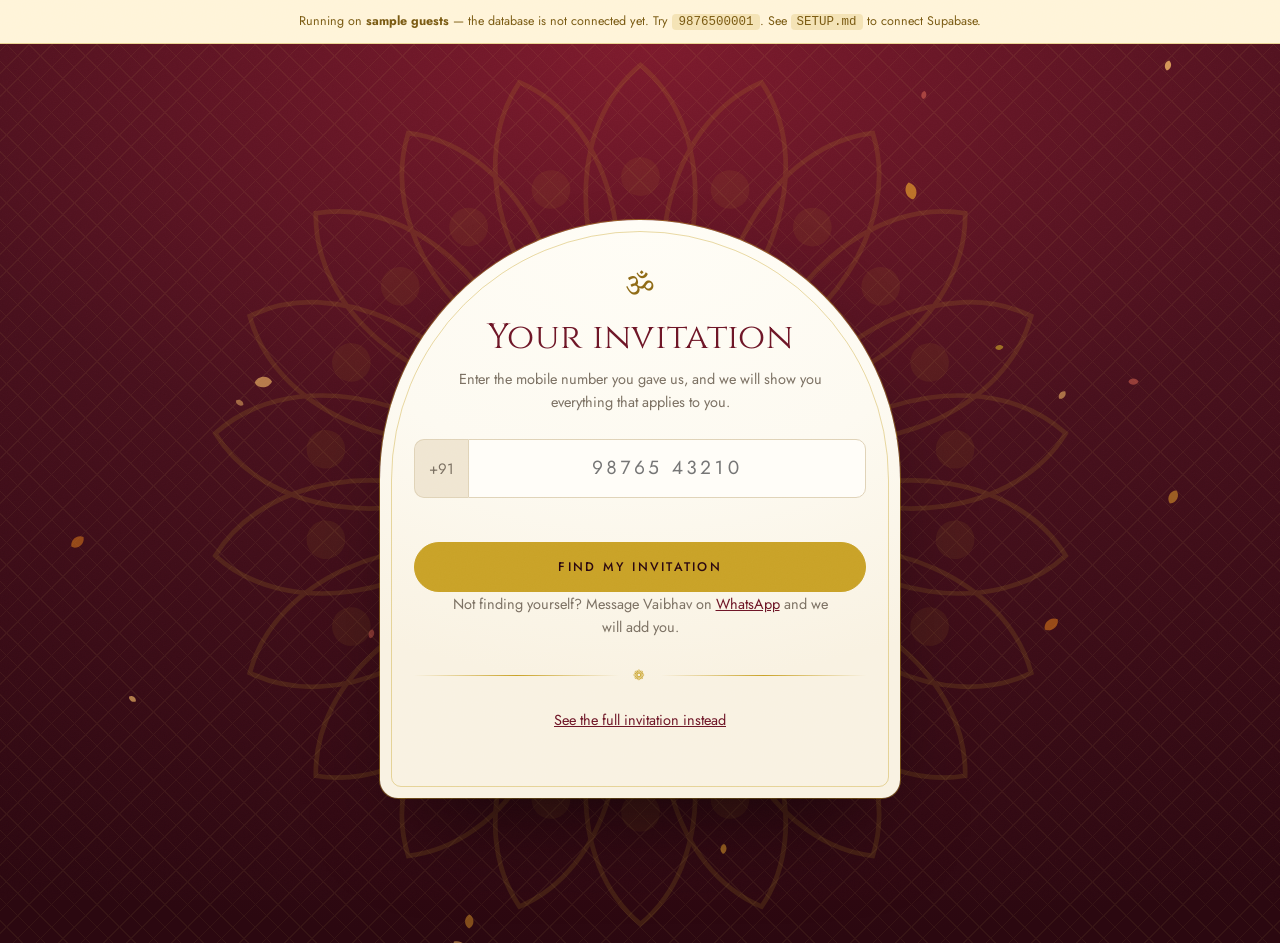
==== commit 83c32be3: "Let a guest correct their celebrations and travel The personal page no longer shows a reception tabl" ====
--- a/guest.html
+++ b/guest.html
@@ -79,7 +79,7 @@
     <div class="wrap">
       <div class="psec__head" data-reveal="up">
         <span class="eyebrow">Your schedule</span>
-        <h2>The functions you are invited to</h2>
+        <h2>Here are the celebrations you've locked in</h2>
         <p id="me-fn-note"></p>
       </div>
       <div class="myfn" id="me-fns" data-stagger="90"></div>
--- a/assets/css/portal.css
+++ b/assets/css/portal.css
@@ -198,6 +198,10 @@
   padding: 6px 13px; border-radius: 999px; white-space: nowrap;
   background: rgba(31, 122, 77, .1); color: var(--ok); border: 1px solid rgba(31, 122, 77, .28);
 }
+.myfn__badge--no {
+  background: transparent; color: var(--muted); border-color: var(--line);
+}
+.myfn__row--off { border-left-color: var(--line); }
 @media (max-width: 640px) {
   .myfn__row { grid-template-columns: 1fr; }
   .myfn__badge { justify-self: start; }
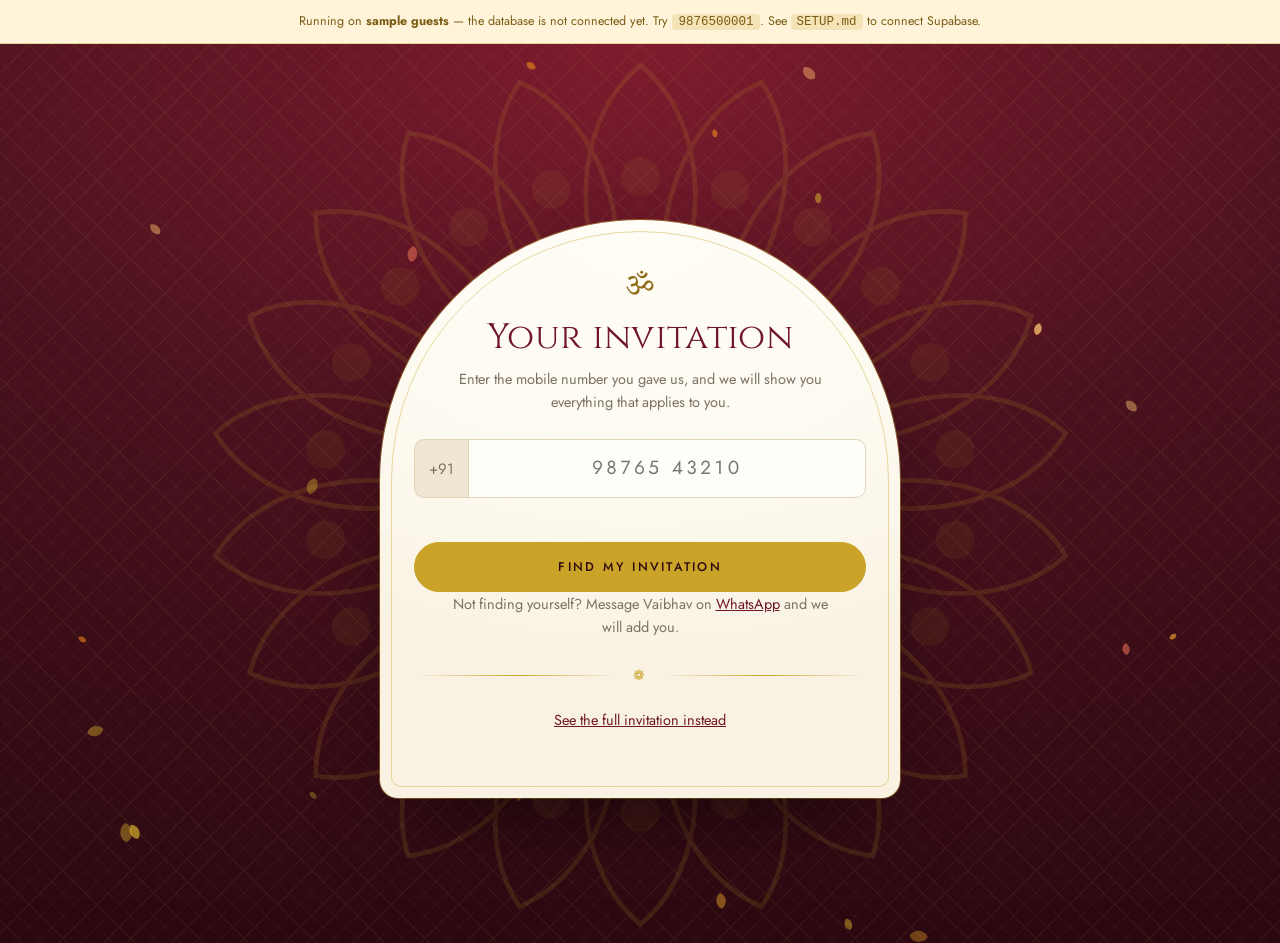
==== commit dbb65d23: "Trim the guest guide, lock a tentative reply, and update the hashtag. Guests who are unsure or canno" ====
--- a/guest.html
+++ b/guest.html
@@ -145,7 +145,7 @@
 
   <footer class="pfoot">
     <div class="pfoot__names gold-text">Vaibhav &amp; Mahak</div>
-    <p>2 February 2027 · Udaipur, Rajasthan · #VaibhavWedsMahak</p>
+    <p>2 February 2027 · Udaipur, Rajasthan · #Vaibhavki PermanentMahak</p>
     <p><a href="index.html">Full invitation</a></p>
   </footer>
 </main>
--- a/assets/css/invite.css
+++ b/assets/css/invite.css
@@ -461,6 +461,15 @@
   padding: 11px 13px; background: #fff; transition: border-color .25s, background .25s;
 }
 .rsvp-fns .check:hover { border-color: var(--gold); background: #fffdf4; }
+.rsvp-details { display: grid; gap: 16px; margin-top: 16px; }
+.rsvp-details.is-locked .field > span { color: #b7aea3; }
+.rsvp-details.is-locked input,
+.rsvp-details.is-locked select,
+.rsvp-details.is-locked textarea,
+.rsvp-details.is-locked .check {
+  background: #e7e3db; color: #9c958c; border-color: #ddd6cc; cursor: not-allowed;
+}
+.rsvp-details.is-locked .check:hover { border-color: #ddd6cc; background: #e7e3db; }
 
 .done { text-align: center; padding: 22px 6px; }
 .done__tick {
